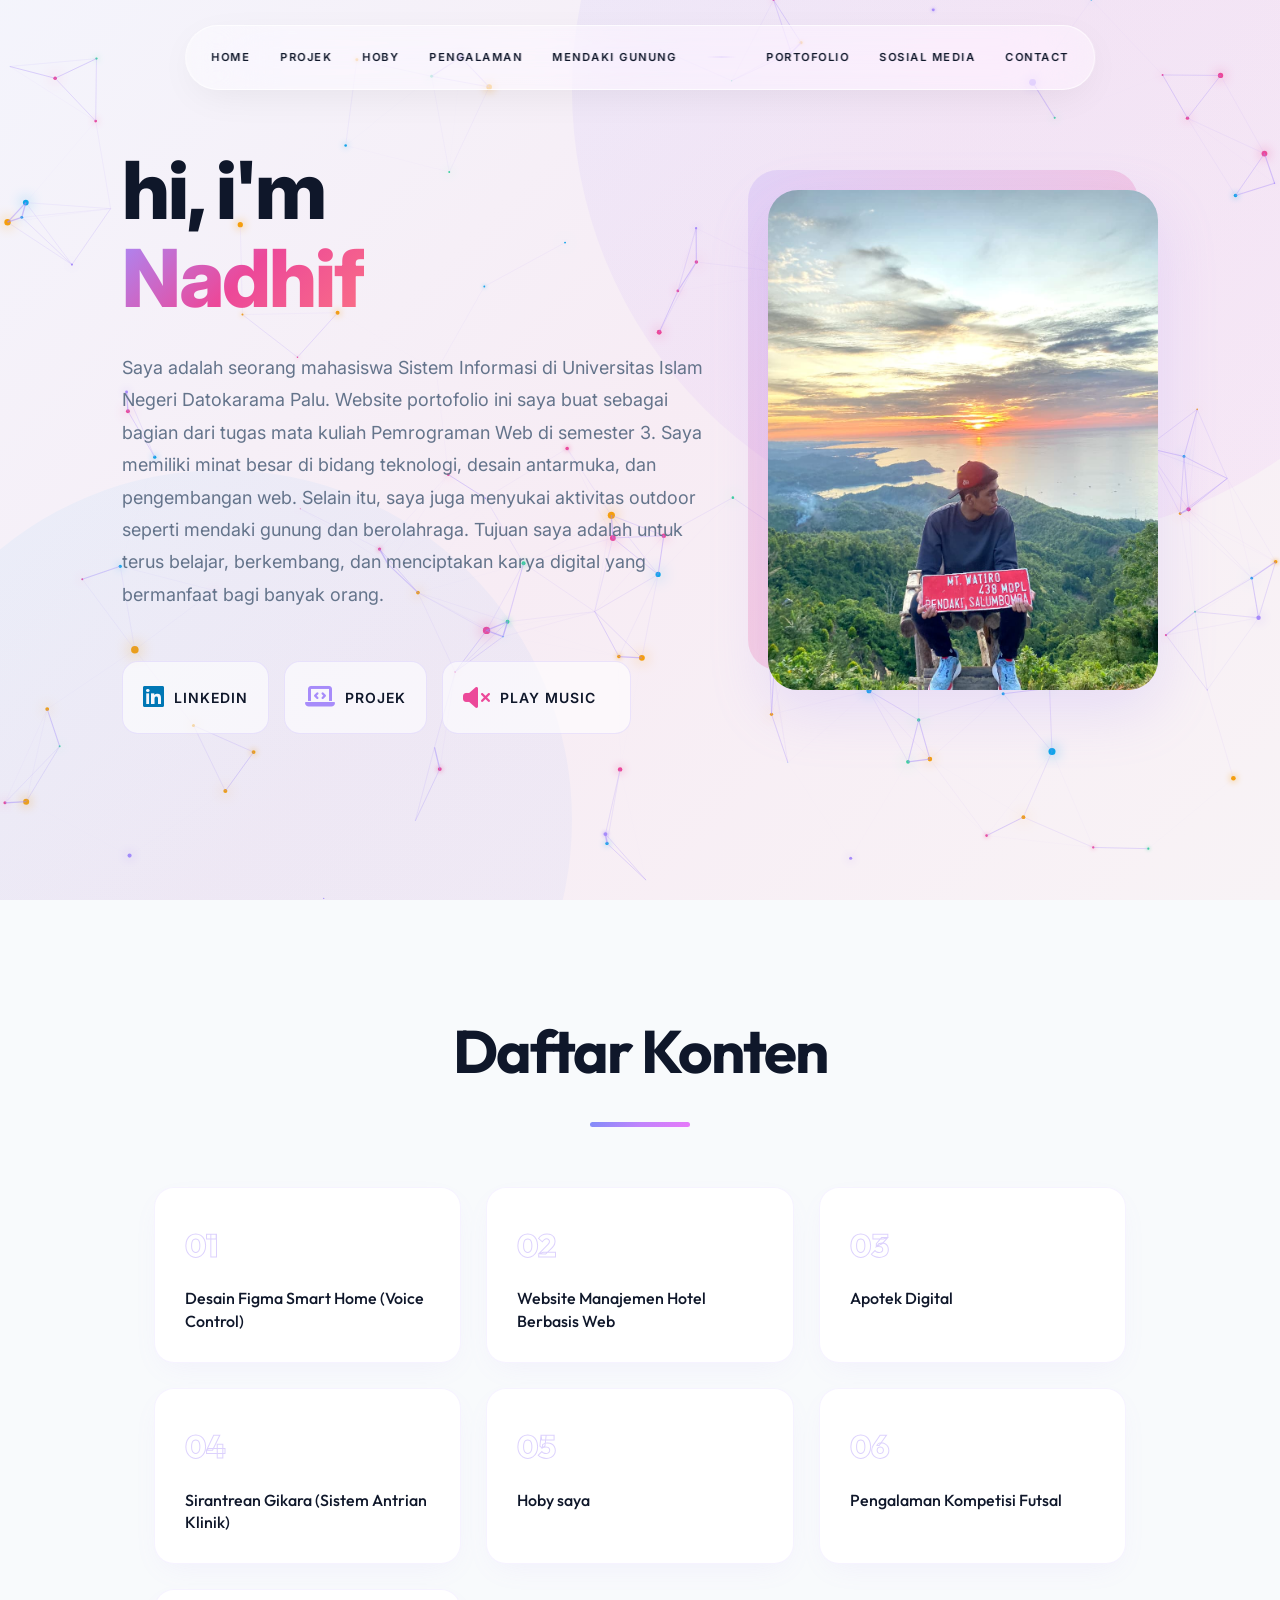
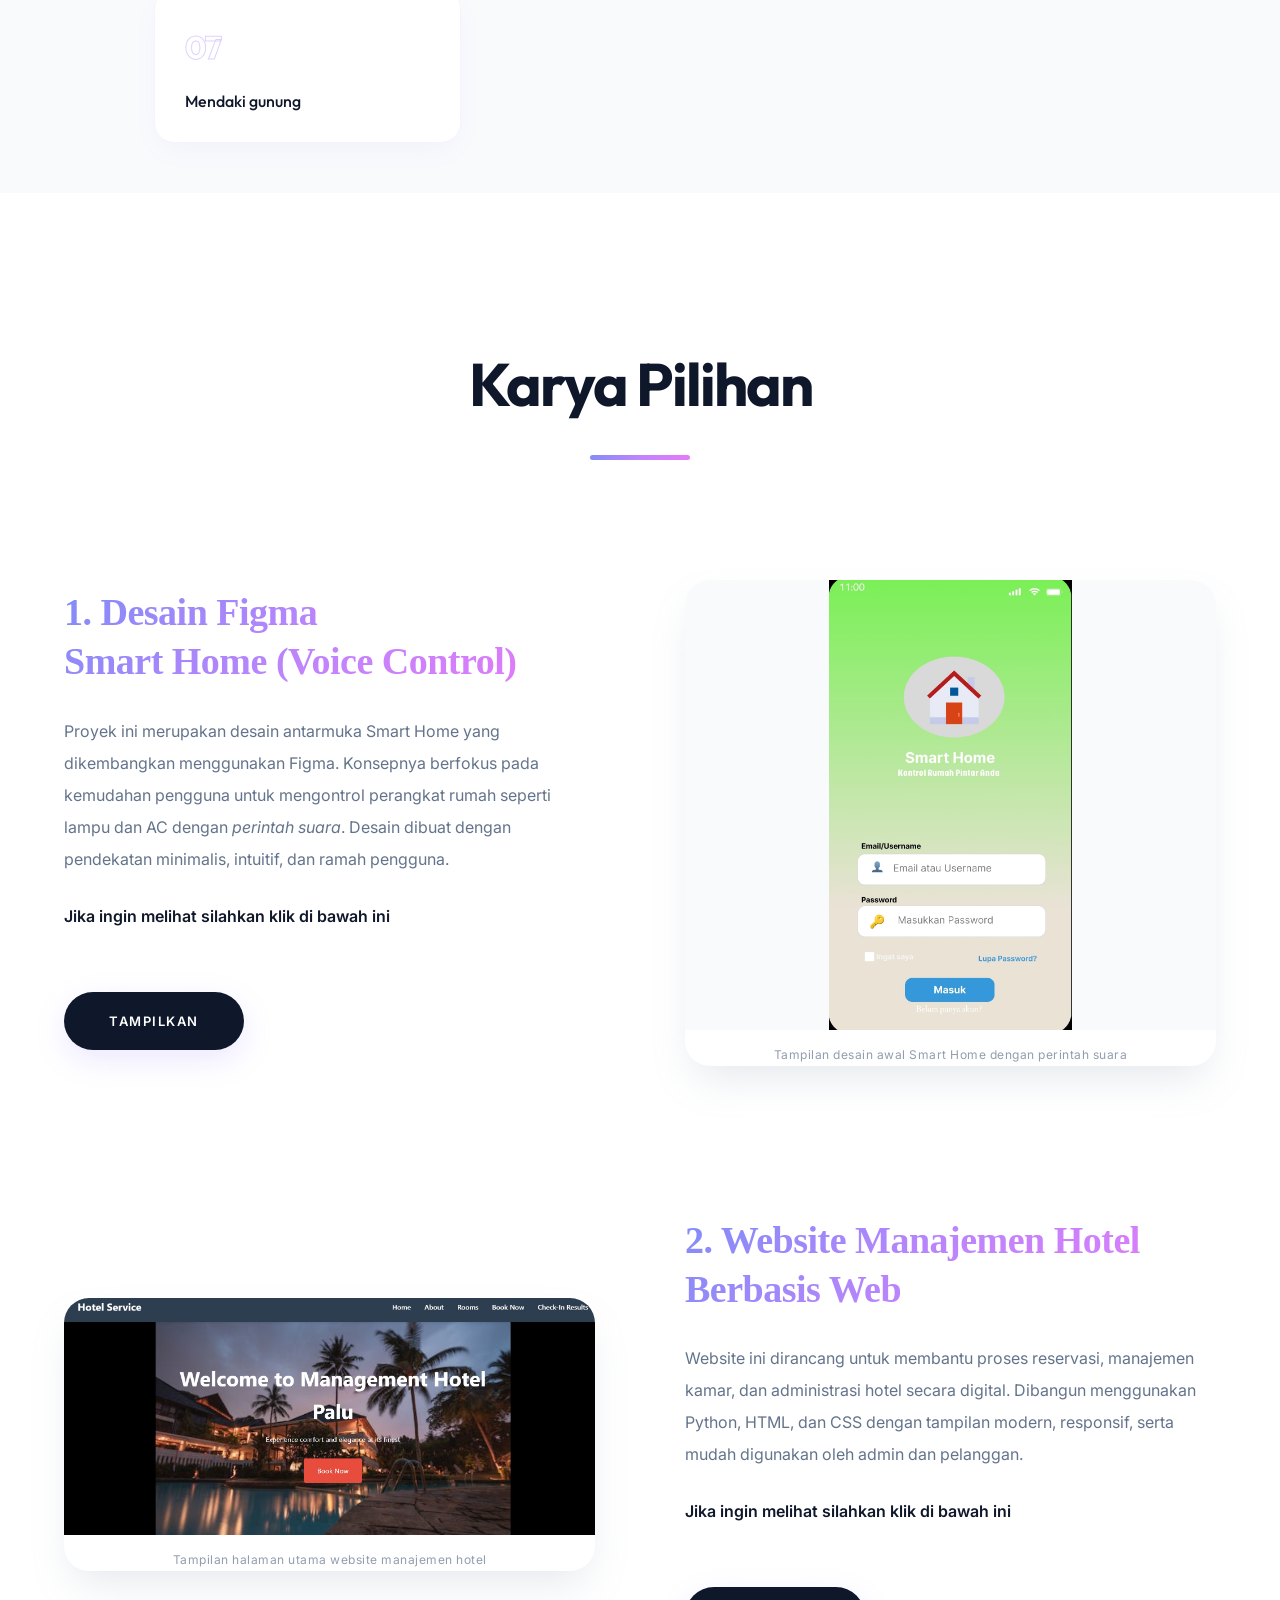
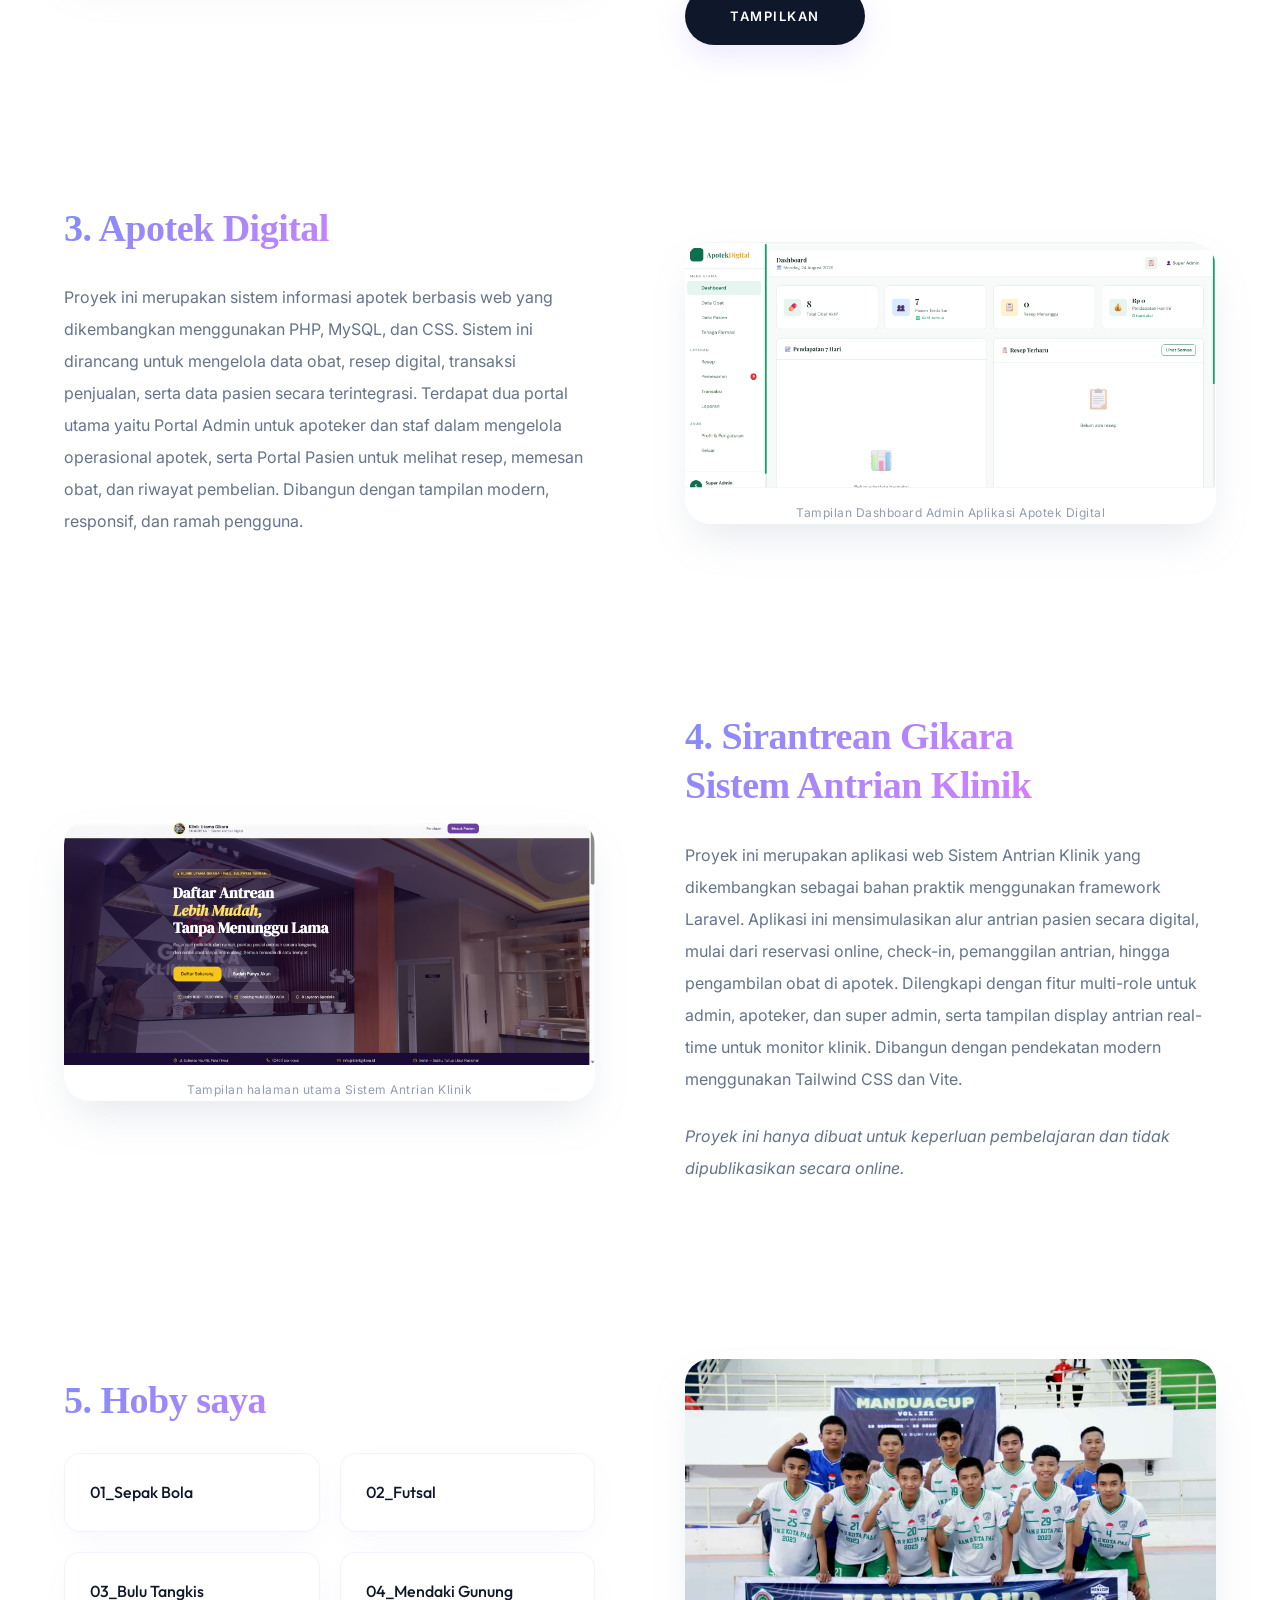
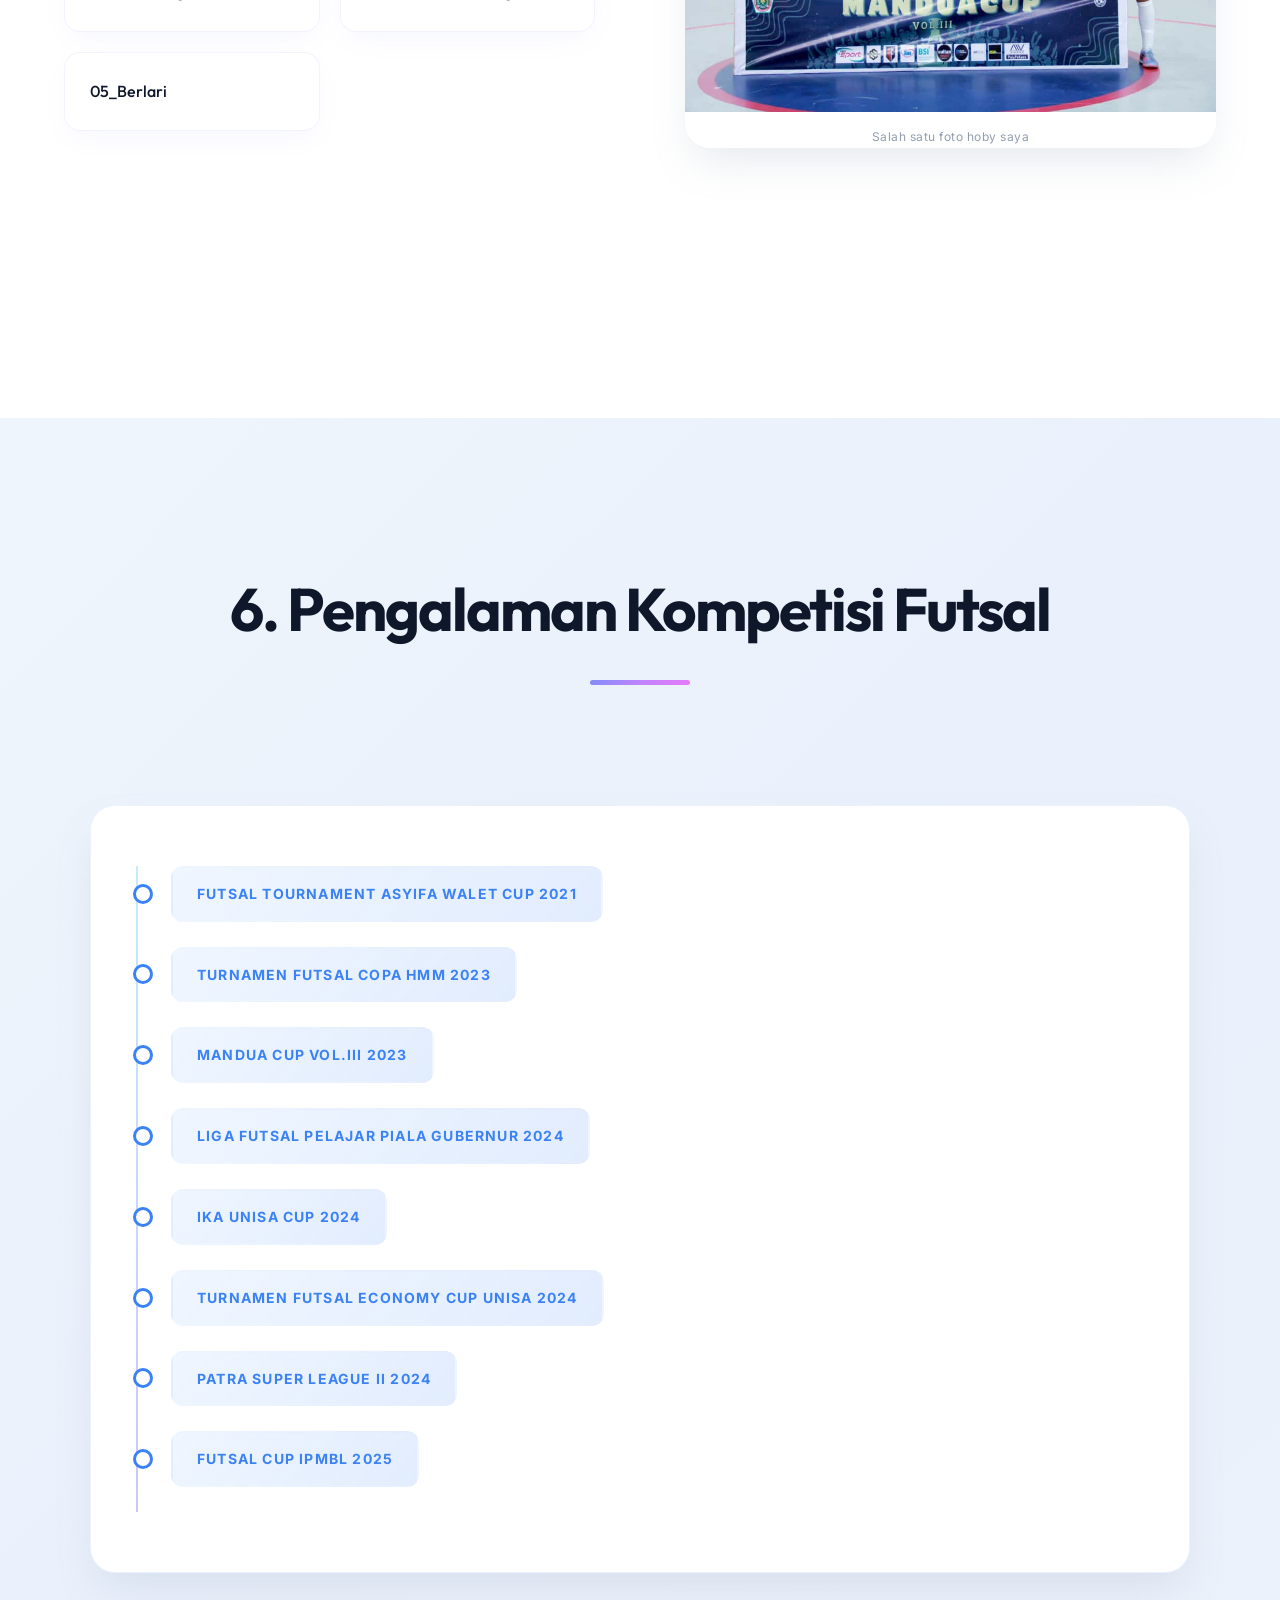
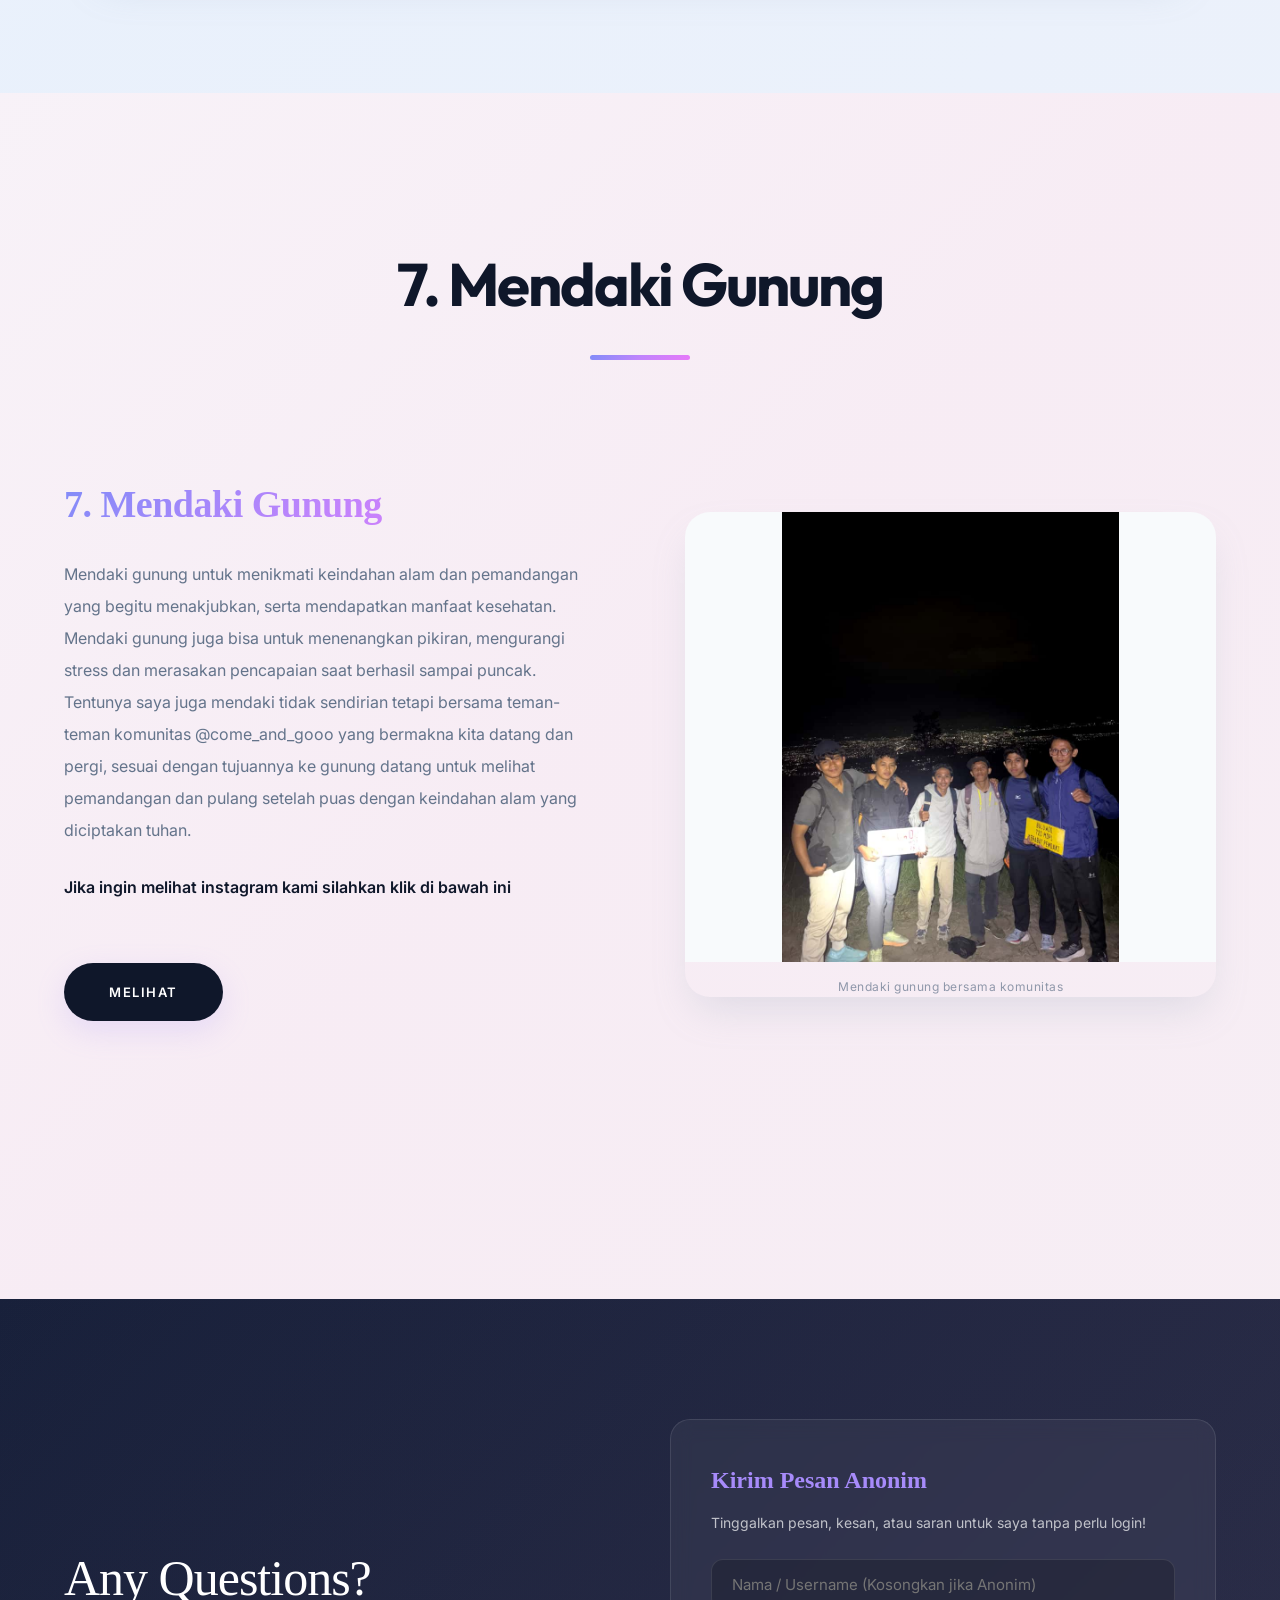
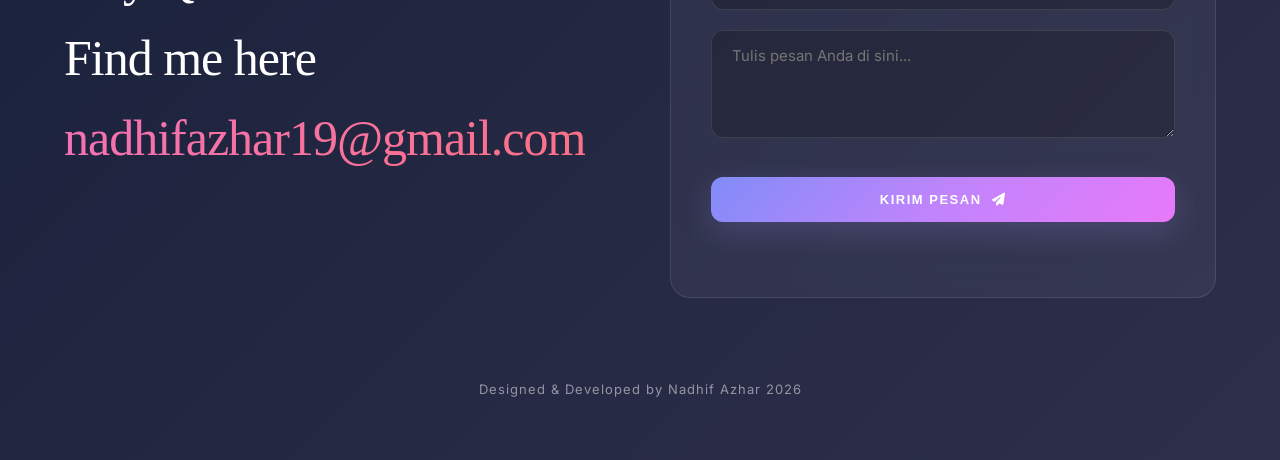
==== index.html @ 1f94caf3 "Add files via upload" ====
<!DOCTYPE html>
<html lang="id">
<head>
    <meta charset="utf-8">
    <meta name="viewport" content="width=device-width, initial-scale=1.0">
    <title>Nadhif - Portfolio</title>
    <link rel="stylesheet" href="style.css">
    <!-- FontAwesome -->
    <link rel="stylesheet" href="https://cdnjs.cloudflare.com/ajax/libs/font-awesome/6.4.0/css/all.min.css">
    <link href="https://fonts.googleapis.com/css2?family=Outfit:wght@300;400;500;600;700;800;900&display=swap" rel="stylesheet">
    <link href="https://fonts.googleapis.com/css2?family=Inter:wght@300;400;500;600;700&display=swap" rel="stylesheet">
</head>

<body>
    <!-- Navigation -->
    <nav>
        <ul>
            <li><a href="#home">Home</a></li>
            <li><a href="#Projek">Projek</a></li>
            <li><a href="#Hoby">Hoby</a></li>
            <li><a href="#Pengalaman">Pengalaman</a></li>
            <li><a href="#Mendaki-gunung">Mendaki Gunung</a></li>
            <li class="divider"></li>
            <li><a href="https://nadhiff85.github.io/Tugas_4/">Portofolio</a></li>
            <li><a href="sosial-media.html">Sosial Media</a></li>
            <li><a href="#contact">Contact</a></li>
        </ul>
    </nav>

    <!-- Audio Background -->
    <audio id="bgMusic" autoplay loop src="Raim_Laode_-_Bersenja_Gurau___Official_Lirik__(128k).m4a.mp4"></audio>

    <!-- Header Section -->
    <header id="home" class="hero-animated">
        <!-- Canvas for particle background -->
        <canvas id="particleCanvas"></canvas>
        <div class="container hero-container">
            <div class="hero-content-grid">
                <div class="hero-text-area">
                    <h2 class="hero-subtitle">hi, i'm<br><span class="highlight">Nadhif</span></h2>
                    <p class="hero-desc">Saya adalah seorang mahasiswa Sistem Informasi di Universitas Islam Negeri Datokarama Palu. Website portofolio ini saya buat sebagai bagian dari tugas mata kuliah Pemrograman Web di semester 3. Saya memiliki minat besar di bidang teknologi, desain antarmuka, dan pengembangan web. Selain itu, saya juga menyukai aktivitas outdoor seperti mendaki gunung dan berolahraga. Tujuan saya adalah untuk terus belajar, berkembang, dan menciptakan karya digital yang bermanfaat bagi banyak orang.</p>
                    
                    <div class="glass-cards">
                        <a href="https://www.linkedin.com/in/nadhif-azhar-5979ab395" target="_blank" class="glass-card">
                            <div class="icon"><i class="fab fa-linkedin" style="color: #0077b5;"></i></div>
                            <div class="text">LinkedIn</div>
                        </a>
                        <a href="#Projek" class="glass-card">
                            <div class="icon"><i class="fas fa-laptop-code" style="color: #a78bfa;"></i></div>
                            <div class="text">Projek</div>
                        </a>
                        <button id="musicToggleBtn" class="glass-card" style="cursor:pointer;">
                            <div class="icon" id="musicIcon"><i class="fas fa-music" style="color: #ec4899;"></i></div>
                            <div class="text" id="musicText" style="min-width: 110px; text-align: left;">Play Music</div>
                        </button>
                    </div>
                </div>
                
                <div class="hero-image-area">
                    <figure>
                        <img src="Nadhif.jpg" alt="Nadhif - Web Developer">
                    </figure>
                </div>
            </div>
        </div>
    </header>

    <!-- Halaman Section -->
    <section id="halaman" style="padding-top: 100px; padding-bottom: 50px;">
        <div class="container reveal">
            <h2 class="section-title" style="margin-bottom: 60px;">Daftar Konten</h2>
            <div style="display: flex; justify-content: center;">
                <div class="halaman" style="padding: 0; width: 100%; display: flex; justify-content: center;">
                    <ul class="halaman-list">
                        <li>
                            <span class="card-number">01</span>
                            <span class="card-text">Desain Figma Smart Home (Voice Control)</span>
                        </li>
                        <li>
                            <span class="card-number">02</span>
                            <span class="card-text">Website Manajemen Hotel Berbasis Web</span>
                        </li>
                        <li>
                            <span class="card-number">03</span>
                            <span class="card-text">Apotek Digital</span>
                        </li>
                        <li>
                            <span class="card-number">04</span>
                            <span class="card-text">Sirantrean Gikara (Sistem Antrian Klinik)</span>
                        </li>
                        <li>
                            <span class="card-number">05</span>
                            <span class="card-text">Hoby saya</span>
                        </li>
                        <li>
                            <span class="card-number">06</span>
                            <span class="card-text">Pengalaman Kompetisi Futsal</span>
                        </li>
                        <li>
                            <span class="card-number">07</span>
                            <span class="card-text">Mendaki gunung</span>
                        </li>
                    </ul>
                </div>
            </div>
        </div>
    </section>

    <!-- Projects Section -->
    <section id="Projek" class="Projek-section">
        <div class="container">
            <h2 class="section-title reveal">Karya Pilihan</h2>
            
            <div class="project reveal">
            <div class="project-content">
                <div class="project-image">
                    <figure>
                        <img src="figma.jpg" alt="Figma Smart Home">
                        <figcaption>Tampilan desain awal Smart Home dengan perintah suara</figcaption>
                    </figure>
                </div>
                <div class="project-text">
                    <h2>1. Desain Figma<br>Smart Home (Voice Control)</h2>
                    <p>Proyek ini merupakan desain antarmuka Smart Home yang dikembangkan menggunakan Figma. 
                    Konsepnya berfokus pada kemudahan pengguna untuk mengontrol perangkat rumah seperti lampu dan 
                    AC dengan <em>perintah suara</em>. Desain dibuat dengan pendekatan minimalis, 
                    intuitif, dan ramah pengguna.</p>
                    <p><strong>Jika ingin melihat silahkan klik di bawah ini</strong></p>
                    <a href="https://www.figma.com/proto/Hdlbuz1SjnqlTr659gmrOg/Tugas-IMK?node-id=1-340&p=f&t=8lalubAtivjUxV1l-0&scaling=min-zoom&content-scaling=fixed&page-id=0%3A1" class="button" target="_blank">Tampilkan</a>
                </div>
            </div>
        </div>

        <!-- Proyek Website Manajemen Hotel -->
        <div class="project reveal">
            <div class="project-content">
                <div class="project-image">
                    <figure>
                        <img src="website manajemen hotel.jpg" alt="Website Manajemen Hotel">
                        <figcaption>Tampilan halaman utama website manajemen hotel</figcaption>
                    </figure>
                </div>
                <div class="project-text">
                    <h2>2. Website Manajemen Hotel<br>Berbasis Web</h2>
                    <p>Website ini dirancang untuk membantu proses reservasi, manajemen kamar, dan administrasi hotel 
                    secara digital. Dibangun menggunakan Python, HTML, dan CSS dengan tampilan modern, responsif, serta 
                    mudah digunakan oleh admin dan pelanggan.</p>
                    <p><strong>Jika ingin melihat silahkan klik di bawah ini</strong></p>
                    <a href="https://2982897c-6411-4bc0-ae8a-046a28c44393-00-2qgt1u1uhcm2j.sisko.replit.dev/" class="button" target="_blank">Tampilkan</a>
                </div>
            </div>
        </div>

        <!-- Proyek Apotek Digital -->
        <div class="project reveal">
            <div class="project-content">
                <div class="project-image">
                    <figure>
                        <img src="apotek_digital.png" alt="Apotek Digital">
                        <figcaption>Tampilan Dashboard Admin Aplikasi Apotek Digital</figcaption>
                    </figure>
                </div>
                <div class="project-text">
                    <h2>3. Apotek Digital</h2>
                    <p>Proyek ini merupakan sistem informasi apotek berbasis web yang dikembangkan menggunakan PHP, MySQL, dan CSS. Sistem ini dirancang untuk mengelola data obat, resep digital, transaksi penjualan, serta data pasien secara terintegrasi. Terdapat dua portal utama yaitu Portal Admin untuk apoteker dan staf dalam mengelola operasional apotek, serta Portal Pasien untuk melihat resep, memesan obat, dan riwayat pembelian. Dibangun dengan tampilan modern, responsif, dan ramah pengguna.</p>
                </div>
            </div>
        </div>

        <!-- Proyek Sirantrean Gikara -->
        <div class="project reveal">
            <div class="project-content">
                <div class="project-image">
                    <figure>
                        <img src="sirantrean_gikara.png" alt="Sirantrean Gikara - Sistem Antrian Klinik">
                        <figcaption>Tampilan halaman utama Sistem Antrian Klinik</figcaption>
                    </figure>
                </div>
                <div class="project-text">
                    <h2>4. Sirantrean Gikara<br>Sistem Antrian Klinik</h2>
                    <p>Proyek ini merupakan aplikasi web Sistem Antrian Klinik yang dikembangkan sebagai bahan praktik menggunakan framework Laravel. Aplikasi ini mensimulasikan alur antrian pasien secara digital, mulai dari reservasi online, check-in, pemanggilan antrian, hingga pengambilan obat di apotek. Dilengkapi dengan fitur multi-role untuk admin, apoteker, dan super admin, serta tampilan display antrian real-time untuk monitor klinik. Dibangun dengan pendekatan modern menggunakan Tailwind CSS dan Vite.</p>
                    <p><em>Proyek ini hanya dibuat untuk keperluan pembelajaran dan tidak dipublikasikan secara online.</em></p>
                </div>
            </div>
        </div>

        <!-- Hoby Section -->
        <div class="project reveal" id="Hoby">
            <div class="project-content">
                <div class="project-image">
                    <figure>
                        <img src="hoby.jpg" alt="Hoby">
                        <figcaption>Salah satu foto hoby saya</figcaption>
                    </figure>
                </div>
                <div class="project-text">
                    <h2>5. Hoby saya</h2>
                    <ul class="Hoby-list">
                        <li>01_Sepak Bola</li>
                        <li>02_Futsal</li>
                        <li>03_Bulu Tangkis</li>
                        <li>04_Mendaki Gunung</li>
                        <li>05_Berlari</li>
                    </ul>
                </div>
            </div>
        </div>
        </div>
    </section>

    <!-- Experience Section -->
    <section id="Pengalaman" class="Pengalaman-section">
        <h2 class="section-title reveal">6. Pengalaman Kompetisi Futsal</h2>
        <div class="experience-timeline reveal">
            <div class="experience-item">
                <div class="experience-content">
                    <div class="experience-year">FUTSAL TOURNAMENT ASYIFA WALET CUP 2021</div>
                    <div class="experience-year">TURNAMEN FUTSAL COPA HMM 2023</div>
                    <div class="experience-year">MANDUA CUP VOL.III 2023</div>
                    <div class="experience-year">LIGA FUTSAL PELAJAR PIALA GUBERNUR 2024</div>
                    <div class="experience-year">IKA UNISA CUP 2024</div>
                    <div class="experience-year">TURNAMEN FUTSAL ECONOMY CUP UNISA 2024</div>
                    <div class="experience-year">PATRA SUPER LEAGUE II 2024</div>
                    <div class="experience-year">FUTSAL CUP IPMBL 2025</div>
                </div>
            </div>
        </div>
    </section>

    <!-- Mendaki Gunung Section -->
    <section id="Mendaki-gunung" class="Mendaki">
        <h2 class="section-title reveal">7. Mendaki Gunung</h2>
        <div class="project reveal" style="margin-top: 60px;">
            <div class="project-content">
                <div class="project-image">
                    <figure>
                        <img src="mendaki.jpg" alt="Mendaki Gunung">
                        <figcaption>Mendaki gunung bersama komunitas</figcaption>
                    </figure>
                </div>
                <div class="project-text">
                    <h2>7. Mendaki Gunung</h2>
                    <p>Mendaki gunung untuk menikmati keindahan alam dan pemandangan yang begitu menakjubkan, 
                    serta mendapatkan manfaat kesehatan. Mendaki gunung juga bisa untuk menenangkan pikiran, mengurangi stress 
                    dan merasakan pencapaian saat berhasil sampai puncak. Tentunya saya juga mendaki tidak sendirian tetapi 
                    bersama teman-teman komunitas @come_and_gooo yang bermakna kita datang dan pergi, sesuai dengan tujuannya 
                    ke gunung datang untuk melihat pemandangan dan pulang setelah puas dengan keindahan alam yang diciptakan tuhan.</p>
                    <p><strong>Jika ingin melihat instagram kami silahkan klik di bawah ini</strong></p>
                    <a href="https://www.instagram.com/come_and_gooo?igsh=b2twMmZrczBvdmVx" class="button" target="_blank">Melihat</a>
                </div>
            </div>
        </div>
        
    </section>

    <!-- Footer / Contact -->
    <footer id="contact">
        <div class="container footer-container">
            <div class="footer-info">
                <h2>Any Questions?<br>Find me here<br><a href="mailto:nadhifazhar19@gmail.com">nadhifazhar19@gmail.com</a></h2>
            </div>
            
            <div class="message-form-container">
                <h3>Kirim Pesan Anonim</h3>
                <p>Tinggalkan pesan, kesan, atau saran untuk saya tanpa perlu login!</p>
                <form id="anonMessageForm" class="message-form">
                    <input type="hidden" name="access_key" value="ed679251-a773-4b95-8536-8e802379bc03">
                    <input type="hidden" name="subject" value="Pesan Anonim Baru dari Web Portofolio!">
                    <div class="form-group">
                        <input type="text" name="name" id="senderName" placeholder="Nama / Username (Kosongkan jika Anonim)">
                    </div>
                    <div class="form-group">
                        <textarea name="message" id="senderMessage" rows="4" placeholder="Tulis pesan Anda di sini..." required></textarea>
                    </div>
                    <button type="submit" class="button submit-btn">Kirim Pesan <i class="fas fa-paper-plane" style="margin-left: 5px;"></i></button>
                    <div id="formStatus" class="form-status"></div>
                </form>
            </div>
        </div>
        <p class="copyright">Designed & Developed by Nadhif Azhar 2026</p>
    </footer>

    <!-- Script for Particle Animation -->
    <script>
        const canvas = document.getElementById('particleCanvas');
        if (canvas) {
            const ctx = canvas.getContext('2d');
            let width, height;
            let particles = [];
            
            // Mouse interaction state
            let mouse = { x: null, y: null, radius: 200, isPressed: false };
            window.addEventListener('mousemove', (e) => {
                mouse.x = e.x;
                mouse.y = e.y;
            });
            window.addEventListener('mousedown', () => { mouse.isPressed = true; });
            window.addEventListener('mouseup', () => { mouse.isPressed = false; });
            window.addEventListener('mouseout', () => {
                mouse.x = null;
                mouse.y = null;
                mouse.isPressed = false;
            });
            
            function resize() {
                width = canvas.width = window.innerWidth;
                height = canvas.height = window.innerHeight;
            }
            window.addEventListener('resize', resize);
            resize();
            
            const colors = ['#a78bfa', '#ec4899', '#34d399', '#0ea5e9', '#f59e0b'];
            
            class Particle {
                constructor() {
                    this.x = Math.random() * width;
                    this.y = Math.random() * height;
                    this.baseVx = (Math.random() - 0.5) * 2.5;
                    this.baseVy = (Math.random() - 0.5) * 2.5;
                    this.vx = this.baseVx;
                    this.vy = this.baseVy;
                    // Simulate Z-depth (smaller = further, slower)
                    this.z = Math.random() * 0.8 + 0.2; 
                    this.radius = (Math.random() * 2 + 1.5) * this.z;
                    this.color = colors[Math.floor(Math.random() * colors.length)];
                    this.angle = Math.random() * Math.PI * 2;
                }
                update() {
                    // Wall collision
                    if(this.x < 0 || this.x > width) this.baseVx = -this.baseVx;
                    if(this.y < 0 || this.y > height) this.baseVy = -this.baseVy;
                    
                    this.vx = this.baseVx * this.z;
                    this.vy = this.baseVy * this.z;

                    if (mouse.x != null) {
                        let dx = mouse.x - this.x;
                        let dy = mouse.y - this.y;
                        let distance = Math.sqrt(dx * dx + dy * dy);
                        
                        if (mouse.isPressed) {
                            // Vortex / Black Hole effect
                            if (distance > 10) {
                                // Suck in
                                this.baseVx += (dx / distance) * 0.5;
                                this.baseVy += (dy / distance) * 0.5;
                                // Spin around
                                this.baseVx += (dy / distance) * 0.8;
                                this.baseVy -= (dx / distance) * 0.8;
                            }
                        } else if (distance < mouse.radius) {
                            // Repel effect when just hovering
                            const forceDirectionX = dx / distance;
                            const forceDirectionY = dy / distance;
                            const force = (mouse.radius - distance) / mouse.radius;
                            this.vx -= forceDirectionX * force * 5;
                            this.vy -= forceDirectionY * force * 5;
                        }
                    }
                    
                    // Friction/damping to slow down after explosion or repel
                    this.baseVx = this.baseVx * 0.99;
                    this.baseVy = this.baseVy * 0.99;
                    
                    // Keep a minimum speed
                    if (Math.abs(this.baseVx) < 0.5) this.baseVx += (this.baseVx > 0 ? 0.05 : -0.05);
                    if (Math.abs(this.baseVy) < 0.5) this.baseVy += (this.baseVy > 0 ? 0.05 : -0.05);
                    
                    // Cap max speed
                    const speed = Math.sqrt(this.baseVx * this.baseVx + this.baseVy * this.baseVy);
                    if (speed > 15) {
                        this.baseVx = (this.baseVx / speed) * 15;
                        this.baseVy = (this.baseVy / speed) * 15;
                    }

                    this.x += this.vx;
                    this.y += this.vy;
                    this.angle += 0.05;
                }
                draw() {
                    ctx.beginPath();
                    // Pulse radius based on sine wave
                    ctx.arc(this.x, this.y, Math.max(0.1, this.radius + Math.sin(this.angle) * 1), 0, Math.PI * 2);
                    ctx.fillStyle = this.color;
                    ctx.shadowBlur = 15 * this.z;
                    ctx.shadowColor = this.color;
                    ctx.fill();
                    ctx.shadowBlur = 0; 
                }
            }
            
            const particleCount = window.innerWidth < 768 ? 60 : 130;
            for(let i=0; i<particleCount; i++) particles.push(new Particle());
            
            function animate() {
                // Clear completely so the CSS background shows through
                ctx.clearRect(0, 0, width, height);
                
                particles.forEach(p => {
                    p.update();
                    p.draw();
                });
                
                for(let i=0; i<particles.length; i++) {
                    for(let j=i+1; j<particles.length; j++) {
                        const dx = particles[i].x - particles[j].x;
                        const dy = particles[i].y - particles[j].y;
                        const dist = Math.sqrt(dx*dx + dy*dy);
                        
                        if(dist < 130) {
                            ctx.beginPath();
                            ctx.moveTo(particles[i].x, particles[i].y);
                            ctx.lineTo(particles[j].x, particles[j].y);
                            // Thicker lines for closer particles
                            ctx.lineWidth = (1 - dist/130) * 1.5;
                            ctx.strokeStyle = `rgba(167, 139, 250, ${ (1 - dist/130) * 0.6 })`;
                            ctx.stroke();
                        }
                    }
                    
                    if (mouse.x != null && !mouse.isPressed) {
                        const mdx = particles[i].x - mouse.x;
                        const mdy = particles[i].y - mouse.y;
                        const mdist = Math.sqrt(mdx*mdx + mdy*mdy);
                        if(mdist < 180) {
                            ctx.beginPath();
                            ctx.moveTo(particles[i].x, particles[i].y);
                            ctx.lineTo(mouse.x, mouse.y);
                            ctx.lineWidth = (1 - mdist/180) * 2;
                            ctx.strokeStyle = `rgba(236, 72, 153, ${ (1 - mdist/180) * 0.8 })`;
                            ctx.stroke();
                        }
                    }
                }
                requestAnimationFrame(animate);
            }
            animate();
        }
    </script>
    
    <!-- Script for Music Control -->
    <script>
        document.addEventListener('DOMContentLoaded', () => {
            const bgMusic = document.getElementById('bgMusic');
            const musicToggleBtn = document.getElementById('musicToggleBtn');
            const musicIcon = document.getElementById('musicIcon');
            const musicText = document.getElementById('musicText');

            bgMusic.volume = 0.5;

            // Attempt autoplay
            let playPromise = bgMusic.play();
            if (playPromise !== undefined) {
                playPromise.then(_ => {
                    musicIcon.innerHTML = '<i class="fas fa-volume-up" style="color: #ec4899;"></i>';
                    musicText.innerText = 'Pause Music';
                }).catch(error => {
                    musicIcon.innerHTML = '<i class="fas fa-volume-mute" style="color: #ec4899;"></i>';
                    musicText.innerText = 'Play Music';
                });
            }

            musicToggleBtn.addEventListener('click', (e) => {
                e.preventDefault();
                if (bgMusic.paused) {
                    bgMusic.play();
                    musicIcon.innerHTML = '<i class="fas fa-volume-up" style="color: #ec4899;"></i>';
                    musicText.innerText = 'Pause Music';
                } else {
                    bgMusic.pause();
                    musicIcon.innerHTML = '<i class="fas fa-volume-mute" style="color: #ec4899;"></i>';
                    musicText.innerText = 'Play Music';
                }
            });

            // Fallback: Start music on any first click if autoplay was blocked
            document.body.addEventListener('click', function tryPlay() {
                if(bgMusic.paused) {
                    bgMusic.play().then(() => {
                        musicIcon.innerHTML = '<i class="fas fa-volume-up" style="color: #ec4899;"></i>';
                        musicText.innerText = 'Pause Music';
                    }).catch(e => {});
                }
                document.body.removeEventListener('click', tryPlay);
            }, { once: true });
        });
    </script>
    
    <!-- Script for Visitor Notification (Telegram) -->
    <script>
        document.addEventListener('DOMContentLoaded', () => {
            // ==========================================
            // LOGIKA FORM PESAN ANONIM (VIA WEB3FORMS KE EMAIL)
            // ==========================================
            const anonForm = document.getElementById('anonMessageForm');
            const formStatus = document.getElementById('formStatus');
            
            if(anonForm) {
                anonForm.addEventListener('submit', function(e) {
                    e.preventDefault();
                    
                    formStatus.style.color = '#a78bfa';
                    formStatus.innerText = 'Mengirim pesan...';
                    
                    const formData = new FormData(anonForm);
                    const object = Object.fromEntries(formData);
                    const json = JSON.stringify(object);
                    
                    fetch('https://api.web3forms.com/submit', {
                        method: 'POST',
                        headers: {
                            'Content-Type': 'application/json',
                            'Accept': 'application/json'
                        },
                        body: json
                    })
                    .then(async (response) => {
                        let json = await response.json();
                        if (response.status == 200) {
                            formStatus.style.color = '#34d399';
                            formStatus.innerText = '\u2705 Pesan berhasil terkirim!';
                            anonForm.reset();
                        } else {
                            formStatus.style.color = '#fb7185';
                            formStatus.innerText = '\u274C Gagal: ' + json.message;
                        }
                    })
                    .catch(error => {
                        formStatus.style.color = '#fb7185';
                        formStatus.innerText = '\u274C Gagal mengirim pesan. Coba lagi nanti.';
                        console.log(error);
                    });
                });
            }
            
            // ==========================================
            // LOGIKA SCROLL REVEAL ANIMATION (PRO MAX)
            // ==========================================
            const revealElements = document.querySelectorAll('.reveal');
            
            const revealObserver = new IntersectionObserver((entries, observer) => {
                entries.forEach(entry => {
                    if(entry.isIntersecting) {
                        entry.target.classList.add('active');
                        observer.unobserve(entry.target);
                    }
                });
            }, {
                root: null,
                threshold: 0.15,
                rootMargin: "0px 0px -50px 0px"
            });
            
            revealElements.forEach(el => revealObserver.observe(el));
        });
    </script>
</body>
</html>
---- style.css ----
/* ===== RESET & VARIABLES ===== */
* {
    margin: 0;
    padding: 0;
    box-sizing: border-box;
}

:root {
    /* Aesthetic Color Palette - Soft & Modern */
    --primary-color: #0f172a;
    --secondary-color: #1e293b;
    --accent-color: #334155;
    --accent-light: #94a3b8;
    
    /* Gradient Aesthetic - Soft Purple & Pink Tones */
    --gradient-primary: linear-gradient(135deg, #818cf8 0%, #c084fc 50%, #e879f9 100%);
    --gradient-secondary: linear-gradient(135deg, #38bdf8 0%, #818cf8 100%);
    --gradient-accent: linear-gradient(135deg, #f472b6 0%, #fb7185 100%);
    --gradient-futsal: linear-gradient(135deg, #38bdf8 0%, #3b82f6 50%, #4f46e5 100%);
    --gradient-mountain: linear-gradient(135deg, #f472b6 0%, #ec4899 50%, #e11d48 100%);
    
    /* Text Colors */
    --text-dark: #0f172a;
    --text-light: #64748b;
    --white: #ffffff;
    --off-white: #f8fafc;
    
    /* Shadows with aesthetic purple tint */
    --card-shadow: 0 20px 40px -10px rgba(148, 163, 184, 0.25);
    --card-hover-shadow: 0 30px 60px -15px rgba(129, 140, 248, 0.3);
}

body {
    font-family: 'Inter', -apple-system, BlinkMacSystemFont, 'Segoe UI', sans-serif;
    color: var(--text-dark);
    line-height: 1.7;
    overflow-x: hidden;
    background: var(--off-white);
    -webkit-font-smoothing: antialiased;
    -moz-osx-font-smoothing: grayscale;
}

html {
    scroll-behavior: smooth;
}

/* ===== NAVIGATION ===== */
nav {
    background: rgba(255, 255, 255, 0.4);
    backdrop-filter: blur(40px) saturate(200%);
    -webkit-backdrop-filter: blur(40px) saturate(200%);
    position: fixed;
    z-index: 1000;
    width: max-content;
    max-width: 95%;
    top: 25px;
    left: 50%;
    transform: translateX(-50%);
    padding: 12px 25px;
    border-radius: 100px;
    box-shadow: 0 10px 40px -10px rgba(0, 0, 0, 0.08);
    border: 1px solid rgba(255, 255, 255, 0.7);
    transition: all 0.4s cubic-bezier(0.4, 0, 0.2, 1);
}

nav:hover {
    box-shadow: 0 8px 40px rgba(168, 139, 250, 0.15);
}

nav ul {
    display: flex;
    justify-content: flex-start;
    align-items: center;
    list-style: none;
    gap: 30px;
    flex-wrap: nowrap;
    padding: 0;
    overflow-x: auto;
    scrollbar-width: none;
    -webkit-overflow-scrolling: touch;
}

nav ul::-webkit-scrollbar {
    display: none;
}

nav ul li {
    text-transform: uppercase;
    letter-spacing: 1.5px;
    font-size: 11px;
    font-weight: 600;
    white-space: nowrap;
}

nav ul li a {
    text-decoration: none;
    color: var(--text-dark);
    position: relative;
    padding: 10px 0;
    transition: all 0.4s cubic-bezier(0.4, 0, 0.2, 1);
    display: inline-block;
}

nav ul li a::after {
    content: '';
    position: absolute;
    bottom: 0;
    left: 50%;
    width: 0;
    height: 3px;
    background: var(--gradient-primary);
    transition: all 0.4s cubic-bezier(0.4, 0, 0.2, 1);
    transform: translateX(-50%);
    border-radius: 2px;
}

nav ul li a:hover {
    color: #a78bfa;
    transform: translateY(-2px);
}

nav ul li a:hover::after {
    width: 100%;
}

.divider {
    min-width: 30px;
    height: 2px;
    background: linear-gradient(90deg, transparent, rgba(168, 139, 250, 0.3), transparent);
    opacity: 0.5;
}

/* ===== HEADER SECTION ===== */
header {
    min-height: 100vh;
    display: flex;
    align-items: center;
    padding: 160px 5% 100px;
    background: linear-gradient(135deg, rgba(167, 139, 250, 0.05) 0%, rgba(236, 72, 153, 0.08) 50%, rgba(251, 113, 133, 0.05) 100%);
    position: relative;
    overflow: hidden;
}

header::before {
    content: '';
    position: absolute;
    top: -40%;
    right: -15%;
    width: 900px;
    height: 900px;
    background: var(--gradient-primary);
    opacity: 0.08;
    border-radius: 50%;
    z-index: 0;
    animation: float 20s ease-in-out infinite;
}

header::after {
    content: '';
    position: absolute;
    bottom: -30%;
    left: -10%;
    width: 700px;
    height: 700px;
    background: var(--gradient-secondary);
    opacity: 0.06;
    border-radius: 50%;
    z-index: 0;
    animation: float 25s ease-in-out infinite reverse;
}

@keyframes float {
    0%, 100% {
        transform: translate(0, 0) rotate(0deg);
    }
    33% {
        transform: translate(30px, -50px) rotate(120deg);
    }
    66% {
        transform: translate(-20px, 20px) rotate(240deg);
    }
}

.container {
    max-width: 1300px;
    margin: 0 auto;
    position: relative;
    z-index: 1;
    width: 100%;
}

.header-content {
    display: grid;
    grid-template-columns: 1.1fr 0.9fr;
    gap: 100px;
    align-items: center;
}

.header-text h1 {
    font-family: 'Outfit', sans-serif;
    font-size: clamp(50px, 7vw, 85px);
    line-height: 1.1;
    margin-bottom: 25px;
    font-weight: 700;
    animation: fadeInUp 0.8s cubic-bezier(0.4, 0, 0.2, 1);
    letter-spacing: -2px;
}

.header-text h1 span {
    display: block;
    background: var(--gradient-primary);
    -webkit-background-clip: text;
    -webkit-text-fill-color: transparent;
    background-clip: text;
    font-weight: 700;
    position: relative;
    margin-top: 10px;
}

.header-text p {
    color: var(--text-light);
    line-height: 1.9;
    margin-bottom: 40px;
    font-size: 16px;
    max-width: 550px;
    animation: fadeInUp 0.8s cubic-bezier(0.4, 0, 0.2, 1) 0.2s both;
}

.header-text ul {
    list-style: none;
    margin: 40px 0;
}

.header-text ul li {
    margin: 15px 0;
    padding-left: 35px;
    position: relative;
    color: var(--text-light);
    animation: fadeInUp 0.8s cubic-bezier(0.4, 0, 0.2, 1);
    animation-fill-mode: both;
    font-size: 15px;
    transition: all 0.3s ease;
}

.header-text ul li:hover {
    color: var(--text-dark);
    transform: translateX(5px);
}

.header-text ul li:nth-child(1) { animation-delay: 0.3s; }
.header-text ul li:nth-child(2) { animation-delay: 0.4s; }
.header-text ul li:nth-child(3) { animation-delay: 0.5s; }
.header-text ul li:nth-child(4) { animation-delay: 0.6s; }
.header-text ul li:nth-child(5) { animation-delay: 0.7s; }

.header-text ul li::before {
    content: '→';
    position: absolute;
    left: 0;
    background: var(--gradient-primary);
    -webkit-background-clip: text;
    -webkit-text-fill-color: transparent;
    background-clip: text;
    font-weight: bold;
    font-size: 18px;
}

.header-image {
    position: relative;
    animation: fadeInRight 0.8s cubic-bezier(0.4, 0, 0.2, 1) 0.4s both;
}

.header-image::before {
    content: '';
    position: absolute;
    top: -20px;
    left: -20px;
    right: 20px;
    bottom: 20px;
    background: var(--gradient-primary);
    border-radius: 30px;
    z-index: -1;
    opacity: 0.18;
    animation: pulse 3s ease-in-out infinite;
}

@keyframes pulse {
    0%, 100% {
        transform: scale(1);
        opacity: 0.18;
    }
    50% {
        transform: scale(1.05);
        opacity: 0.28;
    }
}

.header-image figure {
    position: relative;
    border-radius: 30px;
    overflow: hidden;
    box-shadow: var(--card-shadow);
    transition: all 0.6s cubic-bezier(0.4, 0, 0.2, 1);
}

.header-image figure:hover {
    box-shadow: var(--card-hover-shadow);
    transform: translateY(-10px);
}

.header-image img {
    width: 100%;
    height: auto;
    max-height: 550px;
    object-fit: cover;
    object-position: center;
    display: bl;
    transition: transform 0.6s cubic-bezier(0.4, 0, 0.2, 1);
    filter: grayscale(10%);
}

.header-image:hover img {
    transform: scale(1.05);
    filter: grayscale(0%);
}

figcaption {
    font-size: 12px;
    color: var(--text-light);
    margin-top: 15px;
    text-align: center;
    opacity: 0.7;
    letter-spacing: 0.5px;
}

/* ===== ANIMATED HERO SECTION (Tampilan ala Video, tapi Terang) ===== */
.hero-animated {
    min-height: 100vh;
    display: flex;
    align-items: center;
    justify-content: center;
    position: relative;
    background: linear-gradient(135deg, rgba(167, 139, 250, 0.05) 0%, rgba(236, 72, 153, 0.08) 50%, rgba(251, 113, 133, 0.05) 100%);
    overflow: hidden;
    padding-top: 80px;
}

#particleCanvas {
    position: absolute;
    top: 0;
    left: 0;
    width: 100%;
    height: 100%;
    z-index: 0;
    pointer-events: none;
}

.hero-container {
    z-index: 1;
    color: var(--text-dark);
    width: 100%;
    padding: 0 5%;
}

.hero-content-grid {
    display: grid;
    grid-template-columns: 1.2fr 0.8fr;
    gap: 60px;
    align-items: center;
    max-width: 1200px;
    margin: 0 auto;
    text-align: left;
}

@media (max-width: 992px) {
    .hero-content-grid {
        grid-template-columns: 1fr;
        text-align: center;
        gap: 40px;
    }
}

.hero-title {
    font-family: 'Inter', sans-serif;
    font-size: clamp(14px, 3vw, 20px);
    text-transform: uppercase;
    letter-spacing: 4px;
    color: #a78bfa;
    margin-bottom: 20px;
    animation: fadeInUp 0.8s ease;
}

.hero-subtitle {
    font-family: 'Inter', sans-serif;
    font-size: clamp(35px, 8vw, 80px);
    font-weight: 800;
    line-height: 1.1;
    margin-bottom: 30px;
    letter-spacing: -2px;
    color: var(--text-dark);
    animation: fadeInUp 1s ease 0.2s both;
}

.hero-subtitle .highlight {
    background: linear-gradient(135deg, #a78bfa 0%, #ec4899 50%, #fb7185 100%);
    -webkit-background-clip: text;
    -webkit-text-fill-color: transparent;
    background-clip: text;
}

.hero-desc {
    font-size: clamp(14px, 3vw, 18px);
    color: var(--text-light);
    margin-bottom: 50px;
    animation: fadeInUp 1s ease 0.4s both;
    line-height: 1.8;
}

/* Glassmorphism Cards */
.glass-cards {
    display: flex;
    justify-content: flex-start;
    gap: 15px;
    flex-wrap: wrap;
    animation: fadeInUp 1s ease 0.6s both;
}

@media (max-width: 992px) {
    .glass-cards {
        justify-content: center;
    }
}

button.glass-card {
    cursor: pointer;
    font-family: 'Inter', sans-serif;
    outline: none;
}

.glass-card {
    background: rgba(255, 255, 255, 0.6);
    backdrop-filter: blur(10px);
    -webkit-backdrop-filter: blur(10px);
    border: 1px solid rgba(167, 139, 250, 0.2);
    border-radius: 16px;
    padding: 15px 20px;
    display: flex;
    align-items: center;
    gap: 10px;
    text-decoration: none;
    color: var(--text-dark);
    transition: all 0.3s ease;
}

.glass-card:hover {
    background: rgba(255, 255, 255, 0.9);
    transform: translateY(-5px);
    border-color: rgba(167, 139, 250, 0.5);
    box-shadow: 0 10px 30px rgba(167, 139, 250, 0.15);
}

.glass-card .icon {
    font-size: 24px;
}

.glass-card .text {
    font-size: 14px;
    font-weight: 600;
    letter-spacing: 1px;
    text-transform: uppercase;
}

/* Hero Image Area */
.hero-image-area {
    position: relative;
    animation: fadeInRight 0.8s ease 0.4s both;
}

.hero-image-area figure {
    position: relative;
    border-radius: 30px;
    overflow: hidden;
    box-shadow: 0 20px 60px rgba(167, 139, 250, 0.2);
    transition: all 0.6s ease;
}

.hero-image-area figure:hover {
    transform: translateY(-10px);
    box-shadow: 0 30px 80px rgba(236, 72, 153, 0.3);
}

.hero-image-area img {
    width: 100%;
    height: 500px;
    object-fit: cover;
    object-position: top center;
    display: block;
    transition: transform 0.6s ease;
}

.hero-image-area:hover img {
    transform: scale(1.05);
}

.hero-image-area::before {
    content: '';
    position: absolute;
    top: -20px;
    left: -20px;
    right: 20px;
    bottom: 20px;
    background: linear-gradient(135deg, #a78bfa 0%, #ec4899 50%, #fb7185 100%);
    border-radius: 30px;
    z-index: -1;
    opacity: 0.2;
    animation: pulse 3s ease-in-out infinite;
}

/* ===== BUTTON STYLES ===== */
.button {
    display: inline-block;
    padding: 18px 45px;
    background: var(--text-dark);
    border: none;
    border-radius: 50px;
    text-decoration: none;
    color: var(--white);
    font-size: 13px;
    text-transform: uppercase;
    letter-spacing: 1.5px;
    margin-top: 35px;
    transition: all 0.4s cubic-bezier(0.4, 0, 0.2, 1);
    position: relative;
    overflow: hidden;
    font-weight: 600;
    box-shadow: 0 10px 30px rgba(167, 139, 250, 0.2);
    animation: fadeInUp 0.8s cubic-bezier(0.4, 0, 0.2, 1) 0.8s both;
}

.button::before {
    content: '';
    position: absolute;
    top: 0;
    left: -100%;
    width: 100%;
    height: 100%;
    background: var(--gradient-primary);
    transition: left 0.5s cubic-bezier(0.4, 0, 0.2, 1);
    z-index: -1;
}

.button:hover {
    color: var(--white);
    transform: translateY(-5px);
    box-shadow: 0 15px 40px rgba(236, 72, 153, 0.4);
}

.button:hover::before {
    left: 0;
}

/* ===== HALAMAN SECTION (Daftar Halaman) ===== */
.halaman {
    width: 100%;
    padding: 20px 0 80px;
}

.halaman-list {
    font-family: 'Outfit', sans-serif;
    list-style: none;
    display: grid;
    grid-template-columns: repeat(auto-fit, minmax(280px, 1fr));
    gap: 25px;
    width: 100%;
    max-width: 1100px;
    padding: 0 5%;
}

.halaman-list li {
    font-size: 16px;
    padding: 30px;
    background: var(--white);
    border-radius: 20px;
    transition: all 0.4s cubic-bezier(0.4, 0, 0.2, 1);
    cursor: pointer;
    box-shadow: 0 10px 30px -10px rgba(168, 139, 250, 0.1);
    position: relative;
    overflow: hidden;
    z-index: 1;
    font-weight: 500;
    border: 1px solid rgba(168, 139, 250, 0.1);
    display: flex;
    flex-direction: column;
    align-items: flex-start;
    gap: 15px;
}

.halaman-list li .card-number {
    font-size: 32px;
    font-weight: 800;
    color: transparent;
    -webkit-text-stroke: 1px rgba(168, 139, 250, 0.4);
    transition: all 0.4s ease;
}

.halaman-list li .card-text {
    line-height: 1.4;
    color: var(--text-dark);
}

.halaman-list li::after {
    content: '';
    position: absolute;
    top: 0;
    left: 0;
    width: 100%;
    height: 100%;
    background: var(--gradient-primary);
    opacity: 0;
    z-index: -1;
    transition: all 0.4s ease;
}

.halaman-list li:hover {
    transform: translateY(-10px);
    box-shadow: 0 20px 40px -10px rgba(168, 139, 250, 0.25);
    border-color: rgba(168, 139, 250, 0.5);
}

.halaman-list li:hover::after {
    opacity: 0.05;
}

.halaman-list li:hover .card-number {
    -webkit-text-stroke: 1px rgba(168, 139, 250, 0.8);
    background: var(--gradient-primary);
    -webkit-background-clip: text;
    background-clip: text;
}
    background: var(--gradient-primary);
    transition: width 0.4s cubic-bezier(0.4, 0, 0.2, 1);
    z-index: -1;
    opacity: 0.95;
}

.halaman-list li:hover::before {
    width: 100%;
}

.halaman-list li:hover {
    transform: translateX(15px);
    box-shadow: var(--card-hover-shadow);
    color: var(--white);
    border-left-color: transparent;
}

/* ===== HOBY LIST (Untuk daftar hobby yang sebenarnya) ===== */
.Hoby-list {
    font-family: 'Outfit', sans-serif;
    list-style: none;
    padding: 0;
    display: grid;
    grid-template-columns: repeat(auto-fit, minmax(250px, 1fr));
    gap: 20px;
}

.Hoby-list li {
    font-size: 16px;
    font-weight: 500;
    padding: 25px;
    background: var(--white);
    border-radius: 16px;
    transition: all 0.4s cubic-bezier(0.4, 0, 0.2, 1);
    cursor: pointer;
    box-shadow: 0 10px 30px -10px rgba(129, 140, 248, 0.1);
    position: relative;
    overflow: hidden;
    z-index: 1;
    border: 1px solid rgba(129, 140, 248, 0.1);
}

.Hoby-list li::after {
    content: '';
    position: absolute;
    top: 0;
    left: 0;
    width: 100%;
    height: 100%;
    background: var(--gradient-secondary);
    opacity: 0;
    z-index: -1;
    transition: all 0.4s ease;
}

.Hoby-list li:hover {
    transform: translateY(-8px);
    box-shadow: 0 20px 40px -10px rgba(129, 140, 248, 0.2);
    border-color: rgba(129, 140, 248, 0.4);
}

.Hoby-list li:hover::after {
    opacity: 0.05;
}

/* ===== WORKS/PROJECT SECTION ===== */
.Projek-section {
    padding: 140px 5% 120px;
    background: var(--white);
    position: relative;
}

.section-title {
    font-family: 'Outfit', sans-serif;
    font-size: clamp(40px, 6vw, 60px);
    text-align: center;
    margin-bottom: 120px;
    font-weight: 700;
    position: relative;
    padding-bottom: 25px;
    letter-spacing: -2px;
}

.section-title::after {
    content: '';
    position: absolute;
    bottom: 0;
    left: 50%;
    transform: translateX(-50%);
    width: 100px;
    height: 5px;
    background: var(--gradient-primary);
    border-radius: 3px;
}

.project {
    margin-bottom: 150px;
    animation: fadeInUp 0.8s cubic-bezier(0.4, 0, 0.2, 1);
}

.project-content {
    display: grid;
    grid-template-columns: 1fr 1fr;
    gap: 90px;
    align-items: center;
    max-width: 1300px;
    margin: 0 auto;
}

.project:nth-child(even) .project-content {
    direction: rtl;
}

.project:nth-child(even) .project-text {
    direction: ltr;
}

.project-image {
    position: relative;
    border-radius: 25px;
    overflow: hidden;
    box-shadow: var(--card-shadow);
    transition: all 0.6s cubic-bezier(0.4, 0, 0.2, 1);
}

.project-image::before {
    content: '';
    position: absolute;
    top: 0;
    left: 0;
    right: 0;
    bottom: 0;
    background: var(--gradient-primary);
    opacity: 0;
    transition: opacity 0.4s ease;
    z-index: 1;
}

.project-image:hover::before {
    opacity: 0.12;
}

.project-image:hover {
    box-shadow: var(--card-hover-shadow);
    transform: translateY(-15px);
}

.project-image img {
    width: 100%;
    height: auto;
    max-height: 450px;
    object-fit: contain;
    object-position: center;
    display: block;
    transition: transform 0.6s cubic-bezier(0.4, 0, 0.2, 1);
    background: #f8fafc;
}

.project-image:hover img {
    transform: scale(1.08);
}

.project-text h2 {
    font-family: 'Inknut Antiqua', serif;
    font-size: clamp(28px, 4vw, 38px);
    margin-bottom: 28px;
    line-height: 1.3;
    font-weight: 600;
    letter-spacing: -0.5px;
    background: var(--gradient-primary);
    -webkit-background-clip: text;
    -webkit-text-fill-color: transparent;
    background-clip: text;
}

.project-text p {
    color: var(--text-light);
    line-height: 2;
    margin-bottom: 25px;
    font-size: 16px;
}

.project-text p strong {
    color: var(--text-dark);
    font-weight: 600;
}

/* ===== EXPERIENCE SECTION - FUTSAL ===== */
.Pengalaman-section {
    padding: 140px 5% 120px;
    background: linear-gradient(135deg, rgba(96, 165, 250, 0.06) 0%, rgba(59, 130, 246, 0.08) 50%, rgba(37, 99, 235, 0.06) 100%);
    position: relative;
    overflow: hidden;
}

.Pengalaman-section::before {
    content: '⚽';
    position: absolute;
    font-size: 400px;
    opacity: 0.04;
    top: 50%;
    left: 50%;
    transform: translate(-50%, -50%);
    z-index: 0;
    animation: rotate 30s linear infinite;
}

@keyframes rotate {
    from {
        transform: translate(-50%, -50%) rotate(0deg);
    }
    to {
        transform: translate(-50%, -50%) rotate(360deg);
    }
}

.experience-timeline {
    max-width: 1100px;
    margin: 0 auto;
    position: relative;
    z-index: 1;
}

.experience-item {
    margin-bottom: 0;
}

.experience-content {
    padding: 60px 40px 60px 80px;
    background: var(--white);
    border-radius: 25px;
    box-shadow: var(--card-shadow);
    transition: all 0.5s cubic-bezier(0.4, 0, 0.2, 1);
    position: relative;
    border: 1px solid rgba(59, 130, 246, 0.1);
}

.experience-content::before {
    content: '';
    position: absolute;
    left: 45px;
    top: 60px;
    bottom: 60px;
    width: 2px;
    background: var(--gradient-futsal);
    opacity: 0.3;
}

.experience-content::after {
    content: '';
    position: absolute;
    top: 0;
    left: 0;
    right: 0;
    bottom: 0;
    background: var(--gradient-futsal);
    opacity: 0;
    border-radius: 25px;
    transition: opacity 0.4s ease;
    z-index: -1;
}

.experience-content:hover {
    transform: translateX(10px);
    box-shadow: 0 30px 80px rgba(59, 130, 246, 0.2);
    border-color: rgba(59, 130, 246, 0.3);
}

.experience-content:hover::after {
    opacity: 0.04;
}

.experience-year {
    font-weight: 700;
    color: #3b82f6;
    margin-bottom: 25px;
    font-size: 14px;
    text-transform: uppercase;
    letter-spacing: 1.2px;
    padding: 14px 24px;
    background: linear-gradient(135deg, rgba(96, 165, 250, 0.1) 0%, rgba(59, 130, 246, 0.15) 100%);
    border-radius: 12px;
    display: block;
    width: fit-content;
    position: relative;
    transition: all 0.4s cubic-bezier(0.4, 0, 0.2, 1);
    border: 2px solid transparent;
}

.experience-year::before {
    content: '';
    position: absolute;
    left: -40px;
    top: 50%;
    transform: translateY(-50%);
    width: 14px;
    height: 14px;
    border-radius: 50%;
    background: var(--white);
    border: 3px solid #3b82f6;
    z-index: 1;
    transition: all 0.3s ease;
}

.experience-year:hover::before {
    background: #3b82f6;
    box-shadow: 0 0 10px rgba(59, 130, 246, 0.5);
}

.experience-content:hover .experience-year {
    transform: translateX(5px);
    border-color: rgba(59, 130, 246, 0.3);
}

.experience-year:hover {
    background: var(--gradient-futsal) !important;
    color: var(--white) !important;
    box-shadow: 0 8px 25px rgba(59, 130, 246, 0.35);
    border-color: transparent !important;
}

.experience-year:not(:last-of-type) {
    margin-bottom: 25px;
}

/* ===== MENDAKI GUNUNG SECTION ===== */
.Mendaki {
    padding: 140px 5% 120px;
    background: linear-gradient(135deg, rgba(244, 114, 182, 0.06) 0%, rgba(236, 72, 153, 0.08) 50%, rgba(219, 39, 119, 0.06) 100%);
}

/* ===== FOOTER ===== */
footer {
    padding: 120px 5% 60px;
    background: linear-gradient(135deg, var(--primary-color) 0%, var(--secondary-color) 100%);
    color: var(--white);
    position: relative;
    overflow: hidden;
}

footer::before {
    content: '';
    position: absolute;
    top: 0;
    left: 0;
    right: 0;
    bottom: 0;
    background: var(--gradient-primary);
    opacity: 0.08;
    z-index: 0;
}

.footer-container {
    display: grid;
    grid-template-columns: 1fr 1fr;
    gap: 60px;
    align-items: center;
    position: relative;
    z-index: 1;
    margin-bottom: 80px;
}

@media (max-width: 992px) {
    .footer-container {
        grid-template-columns: 1fr;
        text-align: center;
        gap: 50px;
    }
}

.footer-info h2 {
    font-family: 'Inknut Antiqua', serif;
    font-size: clamp(30px, 4vw, 50px);
    line-height: 1.6;
    font-weight: 500;
    letter-spacing: -1px;
}

.footer-info h2 a {
    color: var(--white);
    text-decoration: none;
    transition: all 0.3s cubic-bezier(0.4, 0, 0.2, 1);
    position: relative;
    background: var(--gradient-accent);
    -webkit-background-clip: text;
    -webkit-text-fill-color: transparent;
    background-clip: text;
}

.footer-info h2 a:hover {
    opacity: 0.8;
}

.message-form-container {
    background: rgba(255, 255, 255, 0.05);
    backdrop-filter: blur(10px);
    border: 1px solid rgba(255, 255, 255, 0.1);
    border-radius: 20px;
    padding: 40px;
    text-align: left;
}

.message-form-container h3 {
    font-family: 'Inknut Antiqua', serif;
    font-size: 24px;
    margin-bottom: 10px;
    color: #a78bfa;
}

.message-form-container p {
    color: rgba(255, 255, 255, 0.7);
    font-size: 14px;
    margin-bottom: 25px;
}

.form-group {
    margin-bottom: 20px;
}

.form-group input,
.form-group textarea {
    width: 100%;
    padding: 15px 20px;
    background: rgba(0, 0, 0, 0.2);
    border: 1px solid rgba(255, 255, 255, 0.1);
    border-radius: 12px;
    color: var(--white);
    font-family: 'Inter', sans-serif;
    font-size: 15px;
    transition: all 0.3s ease;
}

.form-group input:focus,
.form-group textarea:focus {
    outline: none;
    border-color: #a78bfa;
    background: rgba(0, 0, 0, 0.4);
}

.form-group textarea {
    resize: vertical;
    min-height: 100px;
}

.submit-btn {
    margin-top: 10px;
    width: 100%;
    background: var(--gradient-primary) !important;
    padding: 15px !important;
    text-align: center;
    border: none;
    cursor: pointer;
    border-radius: 12px;
    color: white;
    font-weight: 600;
    transition: opacity 0.3s;
}

.submit-btn:hover {
    opacity: 0.9;
}

.form-status {
    margin-top: 15px;
    font-size: 14px;
    text-align: center;
    min-height: 20px;
    font-weight: 600;
}

footer .copyright {
    color: rgba(255, 255, 255, 0.5);
    font-size: 13px;
    letter-spacing: 1px;
    position: relative;
    z-index: 1;
    text-align: center;
    width: 100%;
}

/* ===== ANIMATIONS ===== */
@keyframes fadeInUp {
    from {
        opacity: 0;
        transform: translateY(40px);
    }
    to {
        opacity: 1;
        transform: translateY(0);
    }
}

@keyframes fadeInRight {
    from {
        opacity: 0;
        transform: translateX(40px);
    }
    to {
        opacity: 1;
        transform: translateX(0);
    }
}

/* ===== SCROLL REVEAL ANIMATIONS (PRO MAX) ===== */
.reveal {
    opacity: 0;
    transform: translateY(50px);
    transition: all 1s cubic-bezier(0.5, 0, 0, 1);
}

.reveal.active {
    opacity: 1;
    transform: translateY(0);
}

/* Delay staggered animation for grids if needed */
.project.reveal { transition-delay: 0.1s; }
.halaman-list li.reveal { transition-delay: 0.2s; }

/* ===== RESPONSIVE ===== */
@media (max-width: 768px) {
    .header-content,
    .project-content,
    .experience-item {
        grid-template-columns: 1fr;
        gap: 50px;
    }

    .project:nth-child(even) .project-content {
        direction: ltr;
    }

    .experience-content {
        padding: 40px;
    }

    .experience-year {
        font-size: 12px;
        padding: 12px 20px;
    }

    nav ul {
        gap: 20px;
        padding: 0 15px;
    }

    nav ul li {
        font-size: 10px;
    }

    .divider {
        display: none;
    }

    .halaman-list {
        max-width: 100%;
    }

    header {
        padding: 140px 5% 80px;
    }

    .Projek-section,
    .Pengalaman-section,
    .Mendaki {
        padding: 100px 5% 80px;
    }

    .section-title {
        margin-bottom: 80px;
    }

    .project {
        margin-bottom: 100px;
    }

    .header-content {
        gap: 60px;
    }

    .button {
        padding: 16px 35px;
        font-size: 12px;
    }
}

@media (max-width: 480px) {
    nav {
        padding: 15px 0;
    }

    nav ul {
        gap: 15px;
    }

    nav ul li {
        font-size: 9px;
    }

    .header-text h1 {
        letter-spacing: -1px;
    }

    .section-title {
        margin-bottom: 60px;
    }

    .experience-content {
        padding: 30px;
    }

    footer {
        padding: 80px 5% 60px;
    }
}
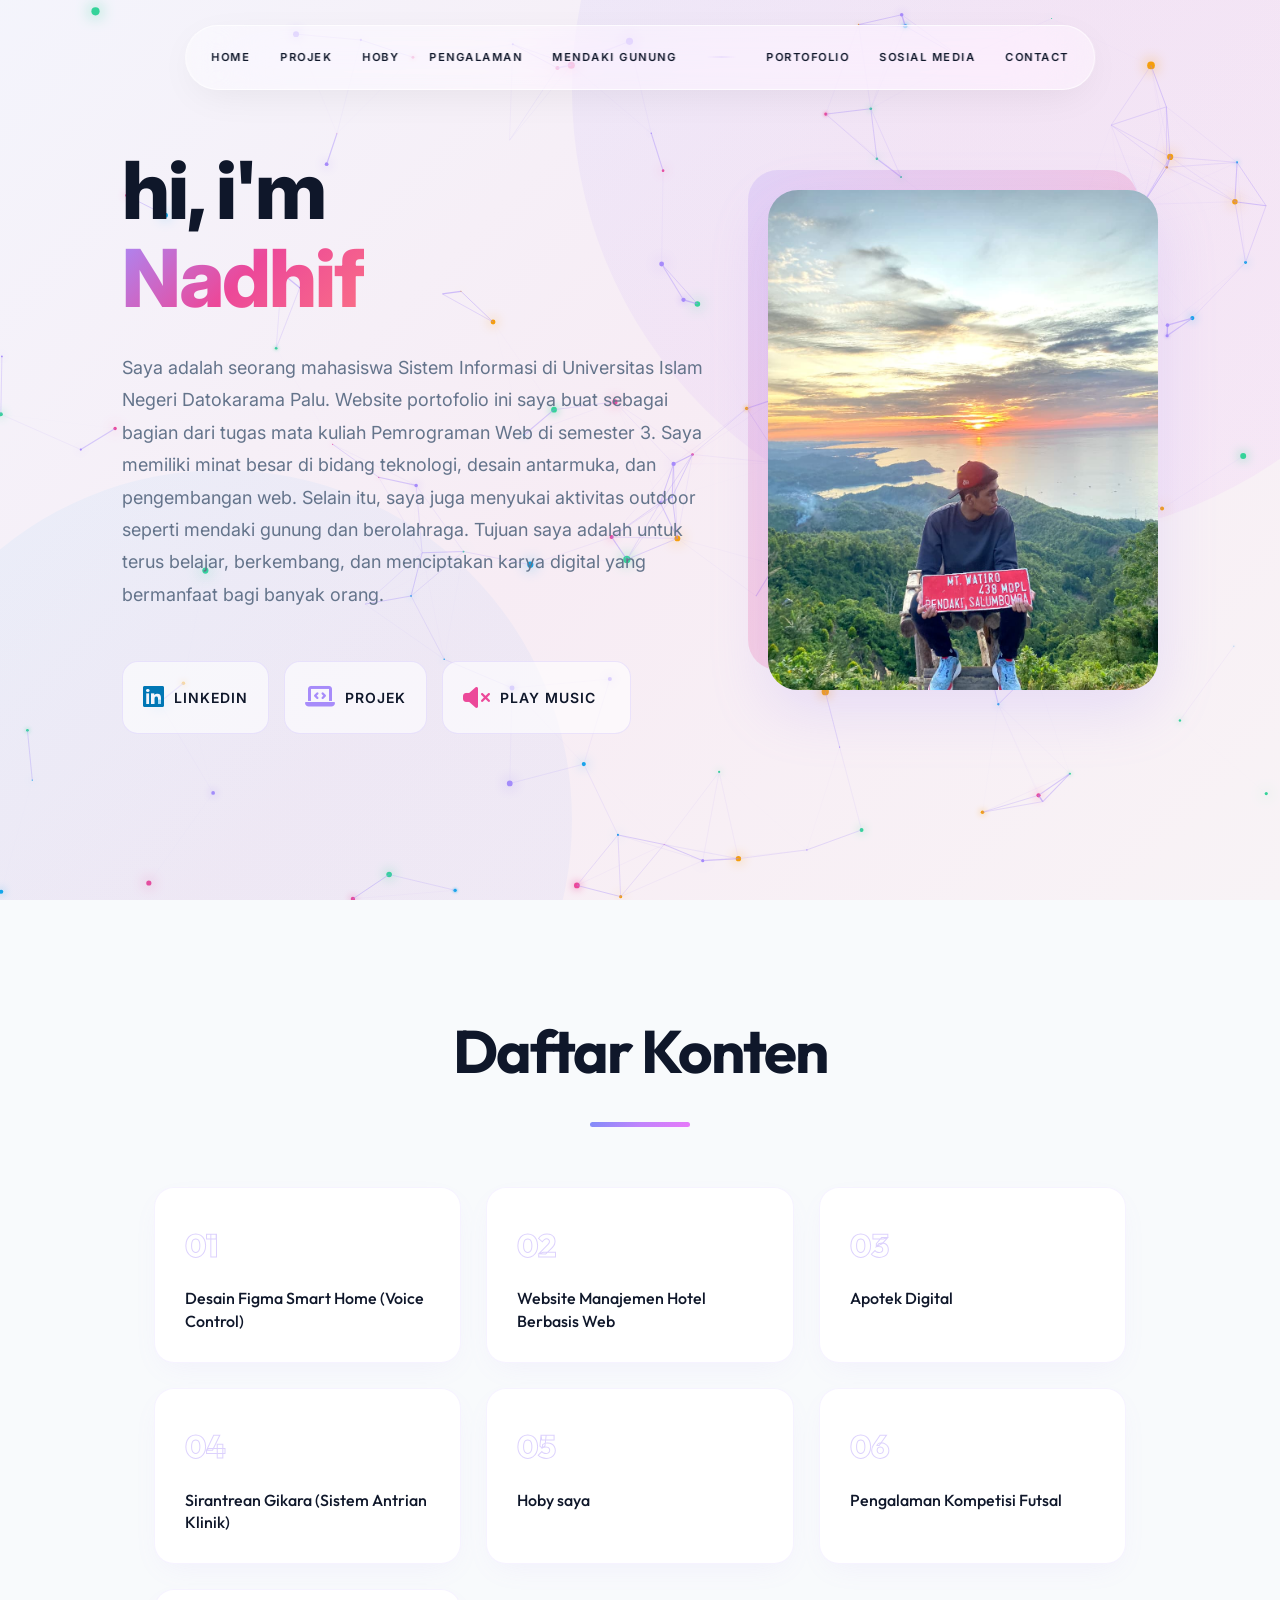
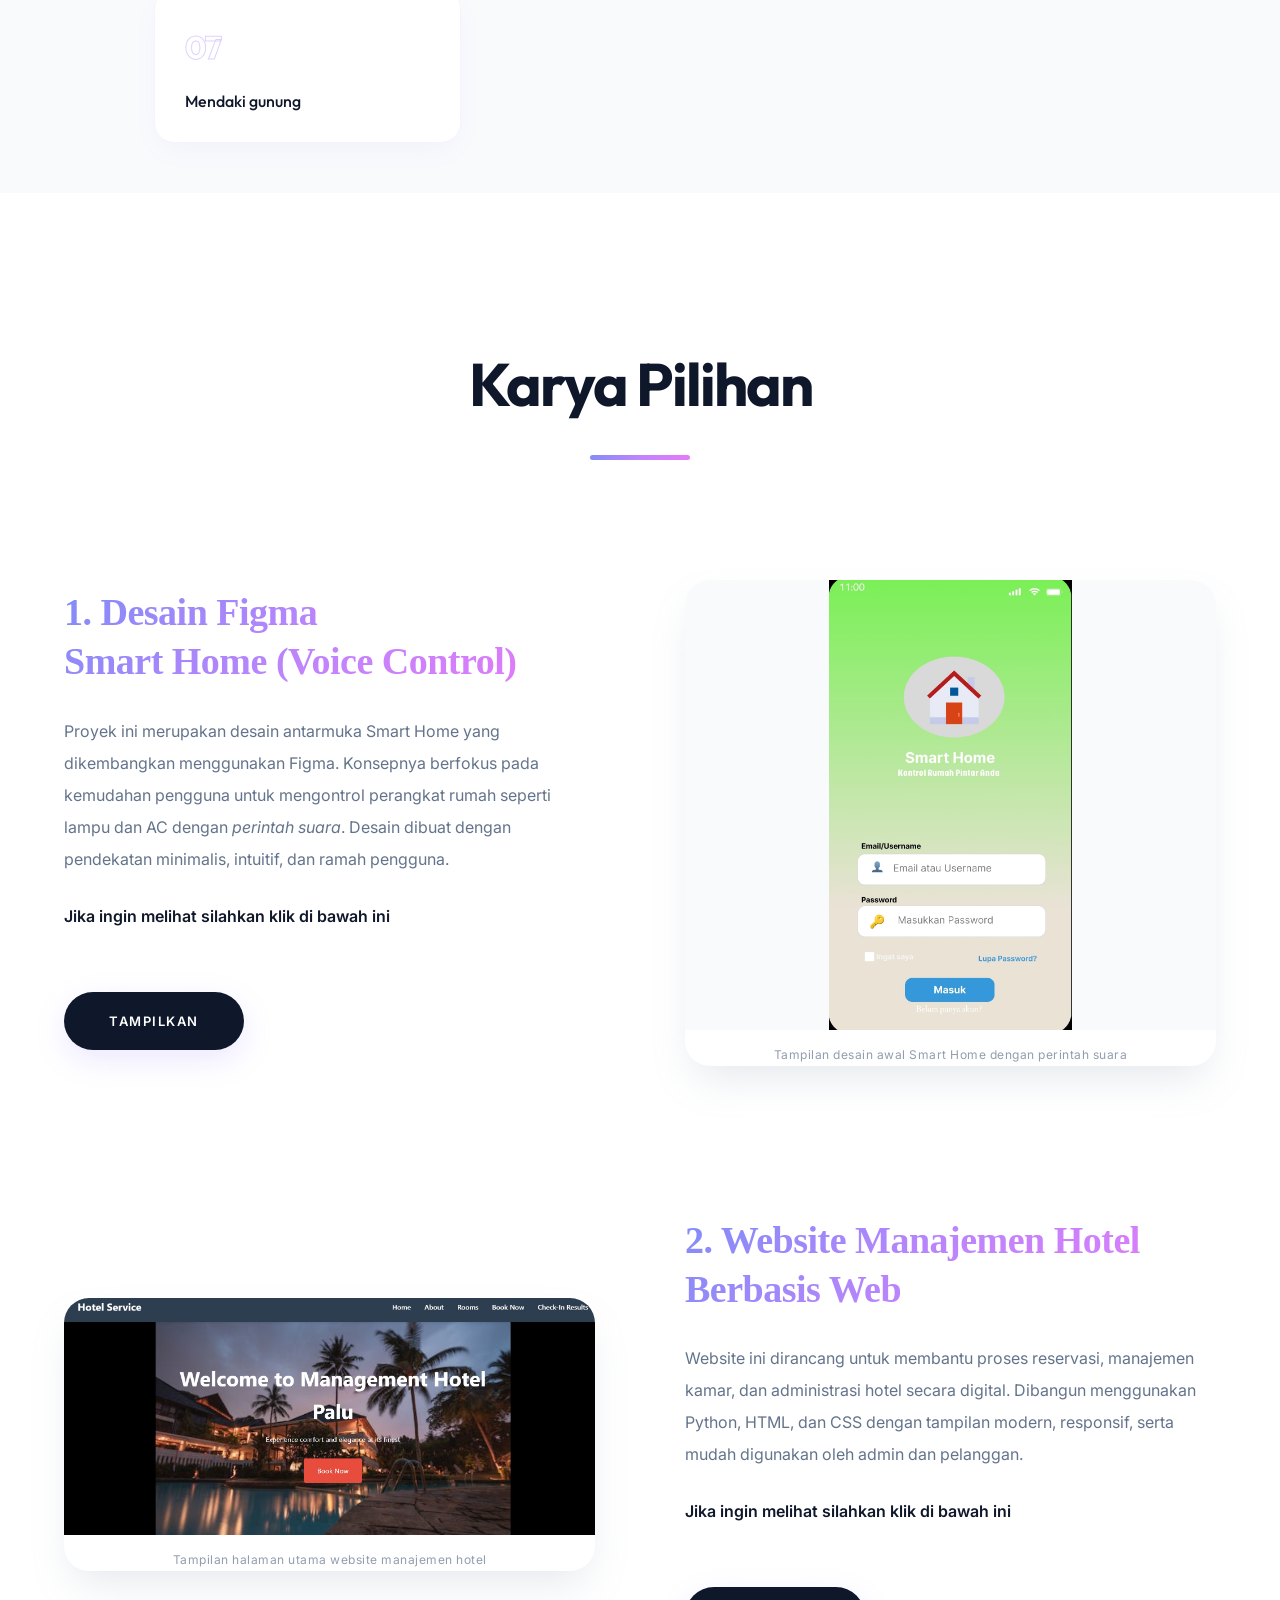
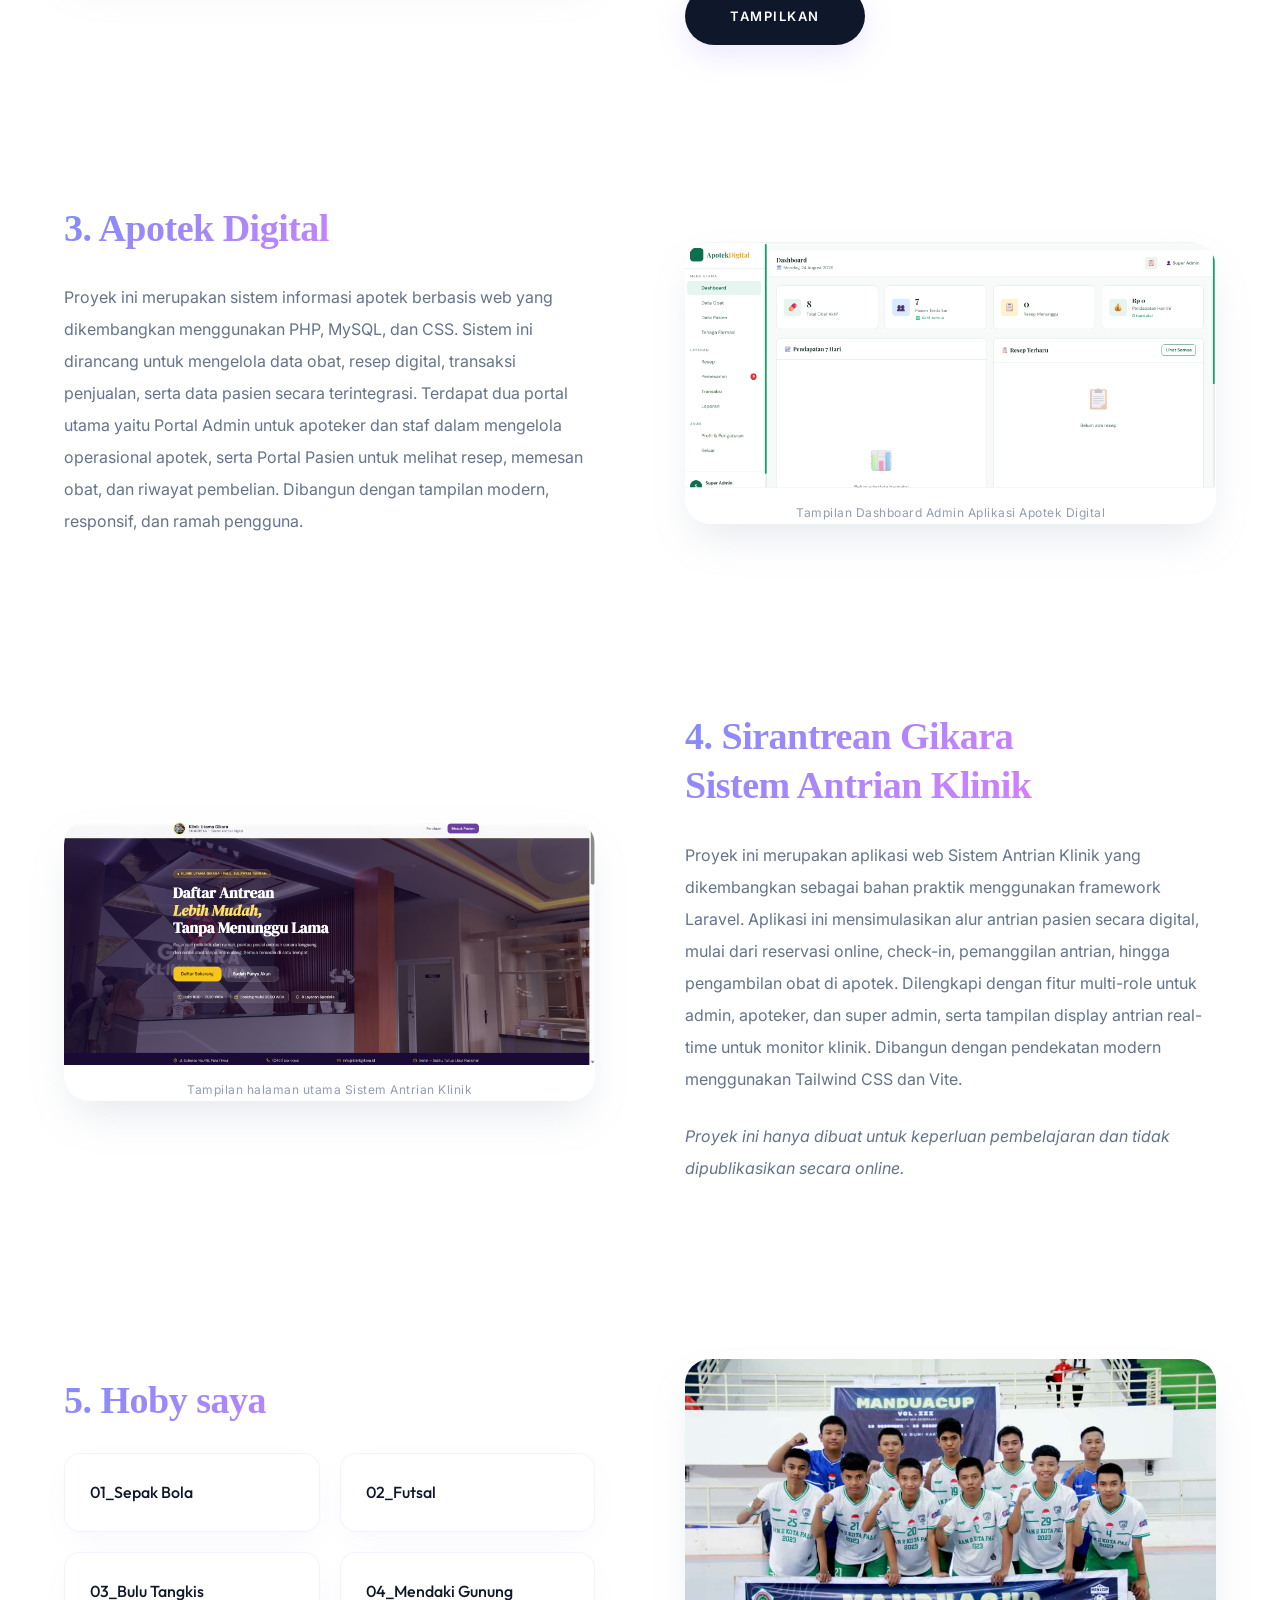
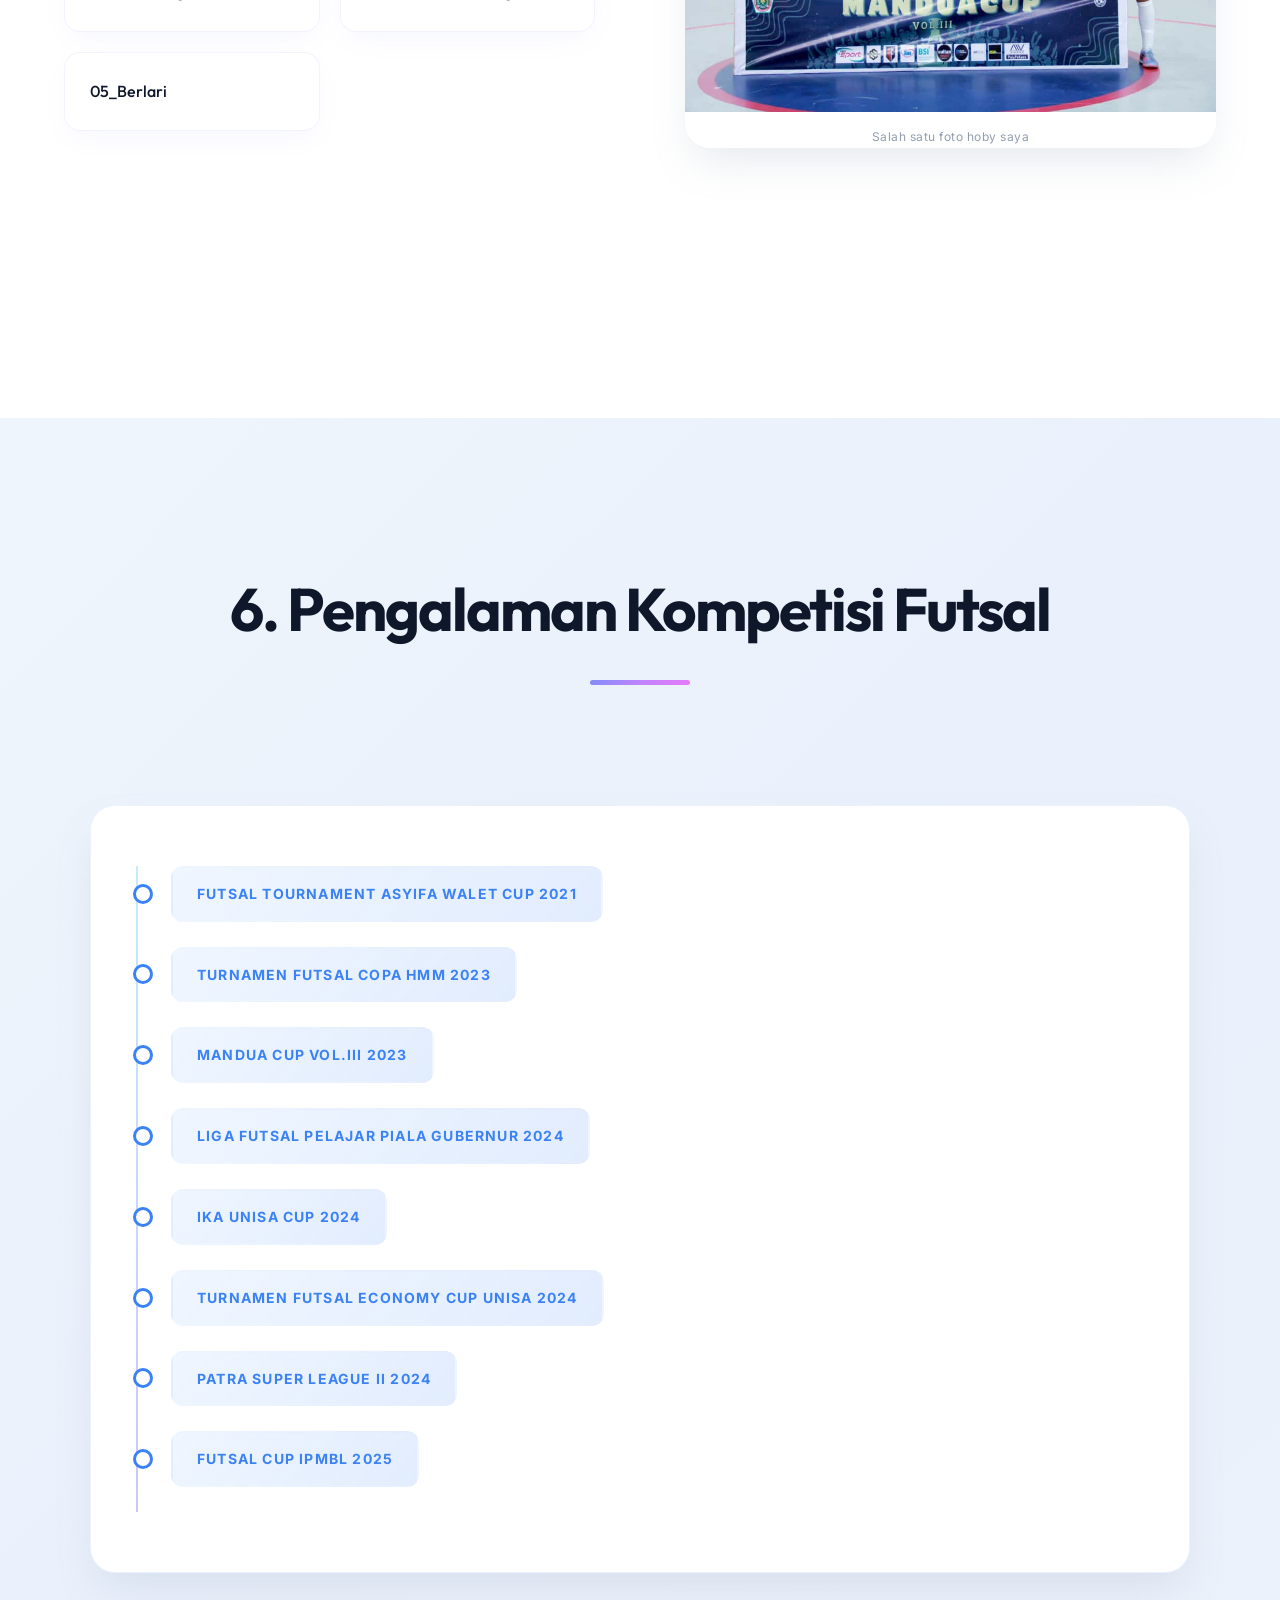
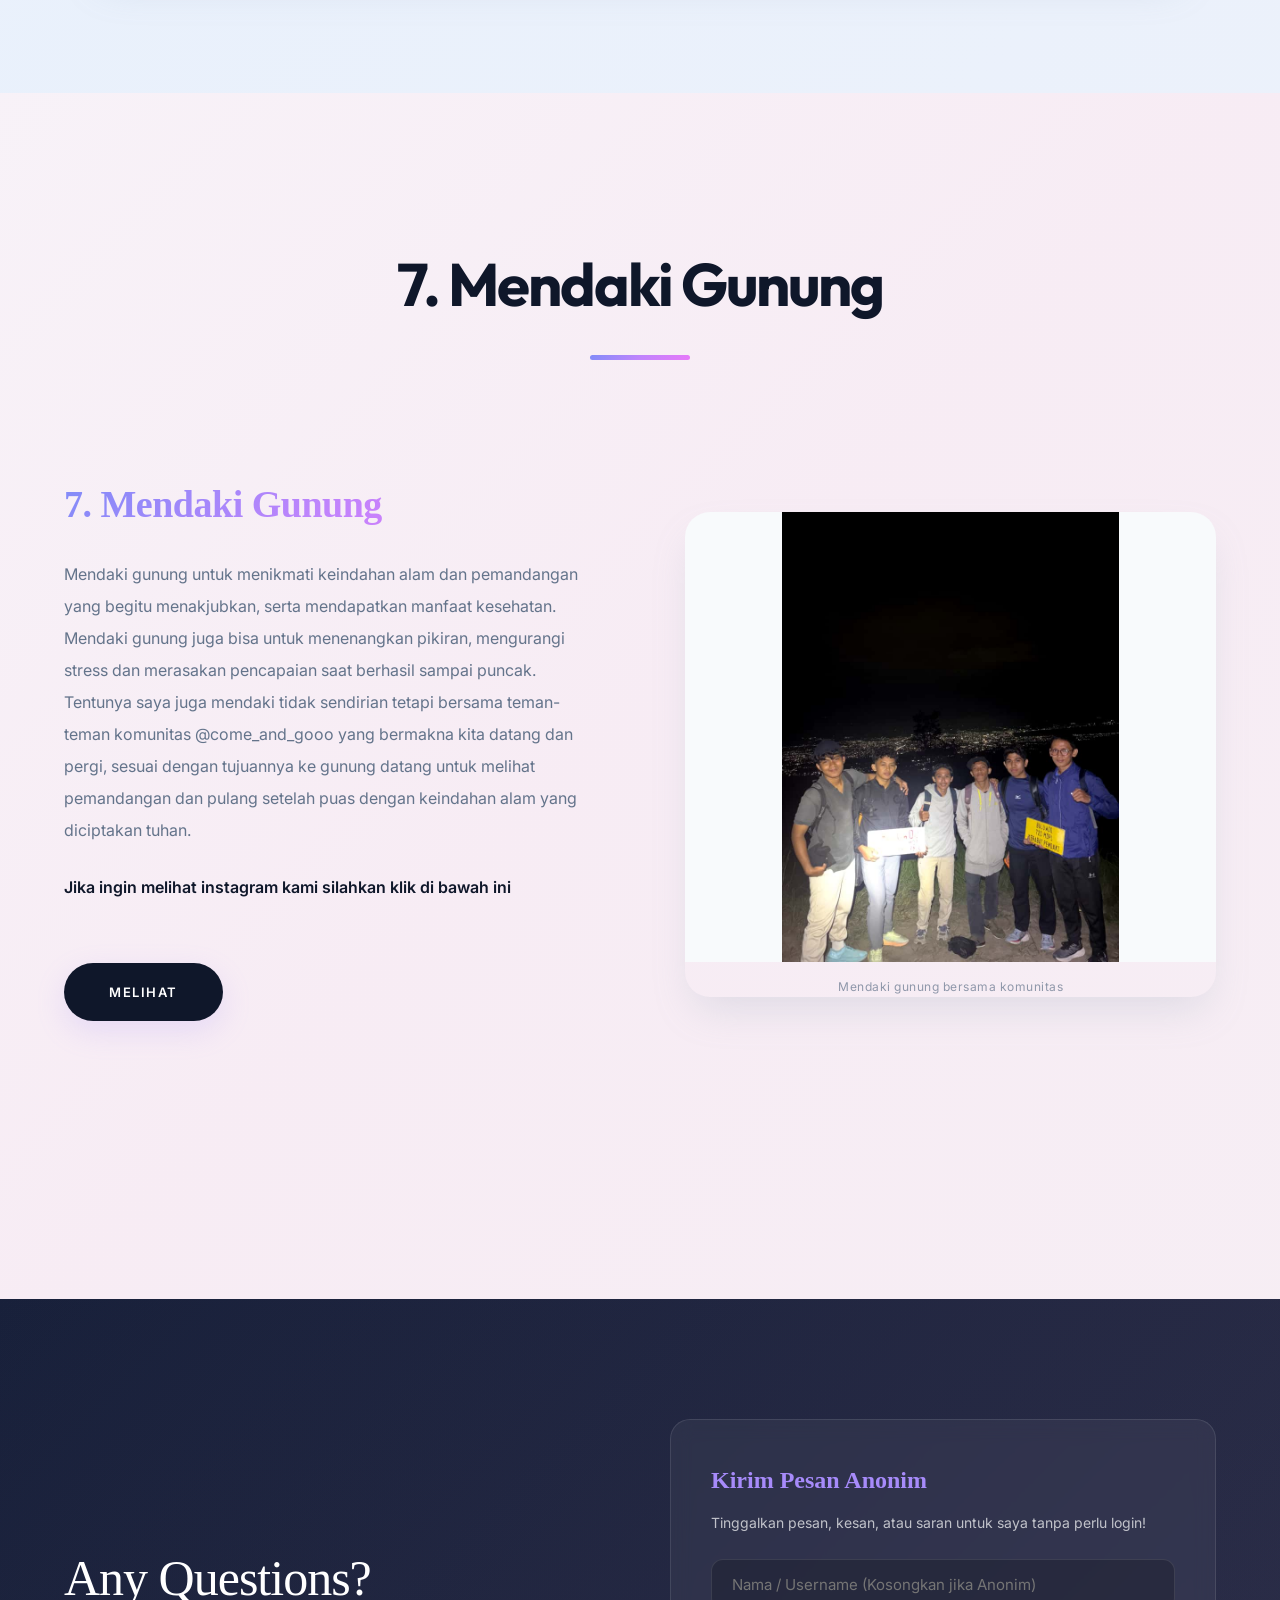
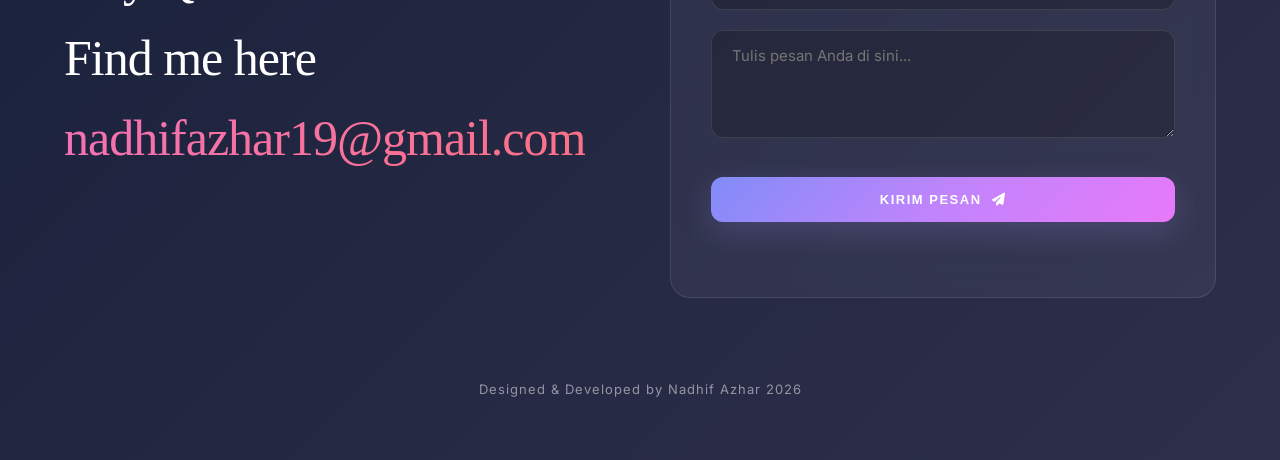
==== commit 71a5f550: "Add files via upload" ====
--- a/index.html
+++ b/index.html
@@ -264,7 +264,7 @@
                 <h3>Kirim Pesan Anonim</h3>
                 <p>Tinggalkan pesan, kesan, atau saran untuk saya tanpa perlu login!</p>
                 <form id="anonMessageForm" class="message-form">
-                    <input type="hidden" name="access_key" value="ed679251-a773-4b95-8536-8e802379bc03">
+                    <input type="hidden" name="access_key" value="7a4f9e1f-845b-47ea-b4ac-c89d4ce164c0">
                     <input type="hidden" name="subject" value="Pesan Anonim Baru dari Web Portofolio!">
                     <div class="form-group">
                         <input type="text" name="name" id="senderName" placeholder="Nama / Username (Kosongkan jika Anonim)">
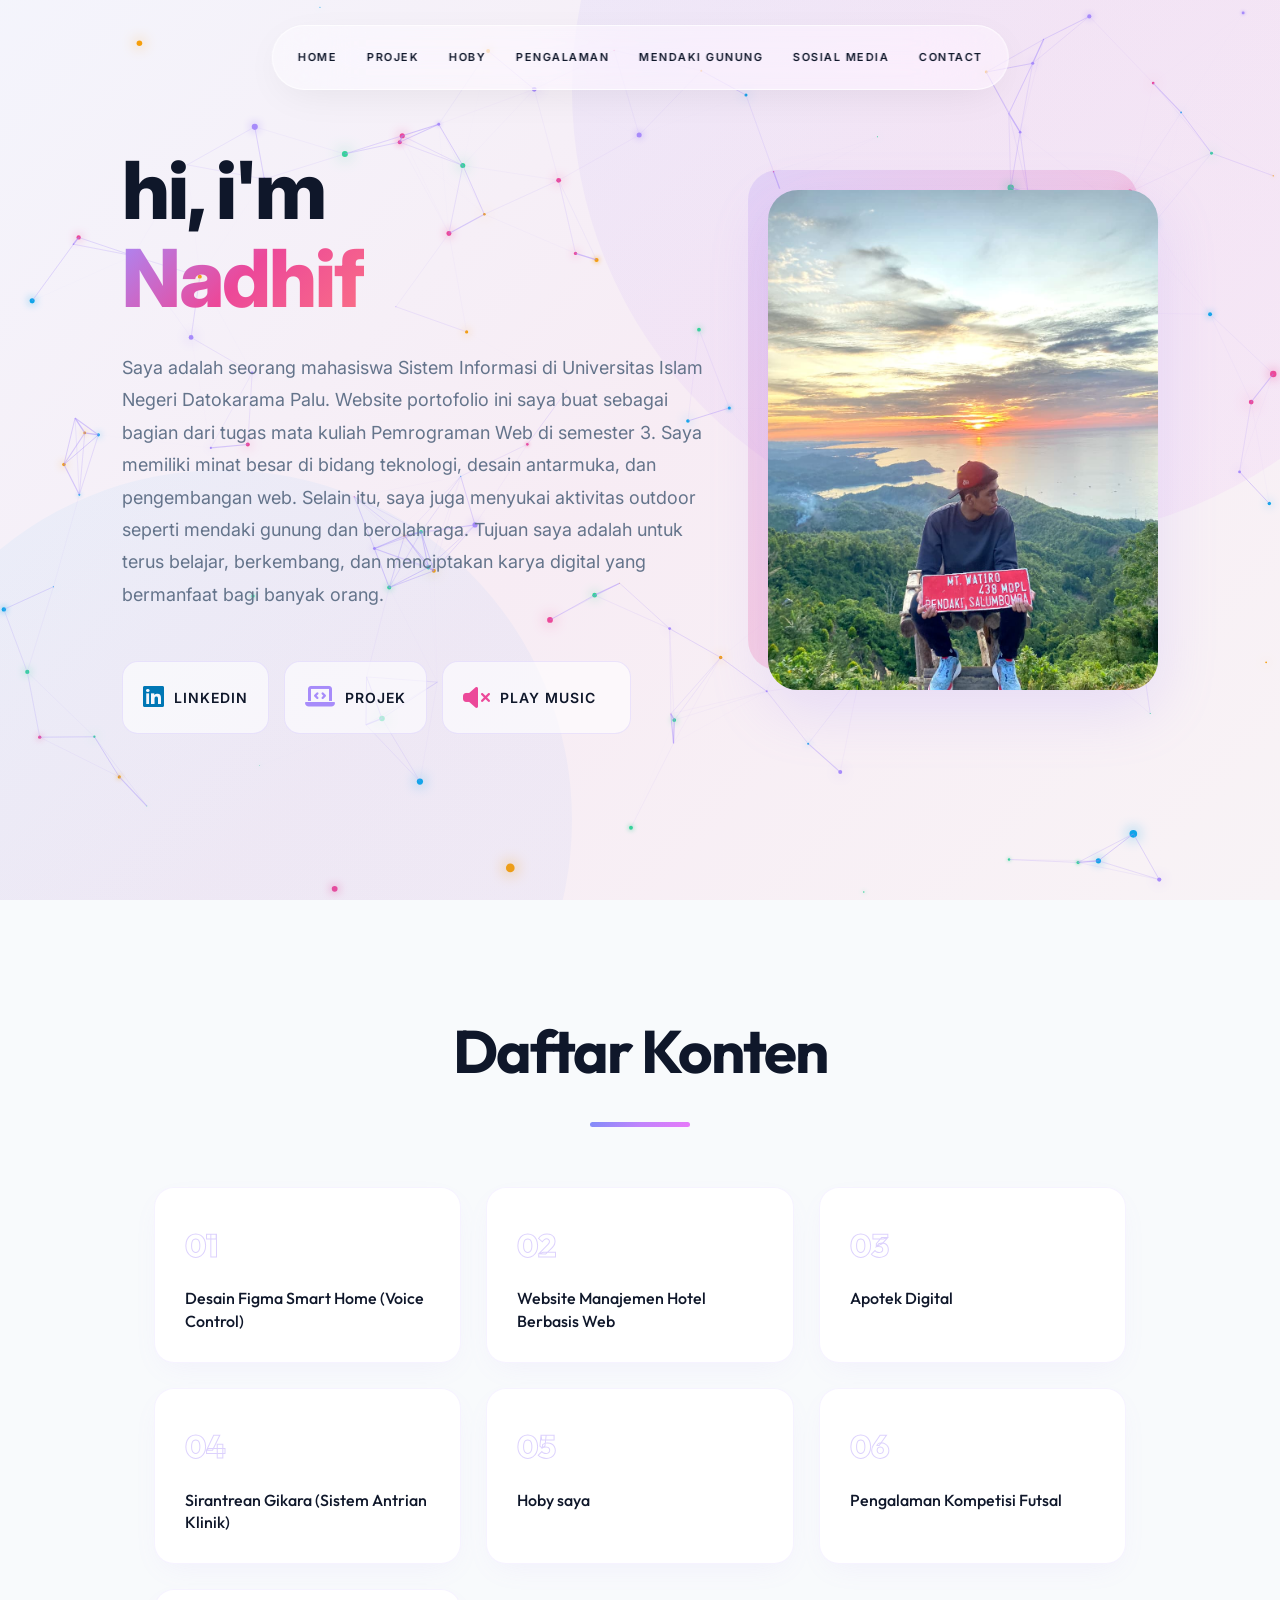
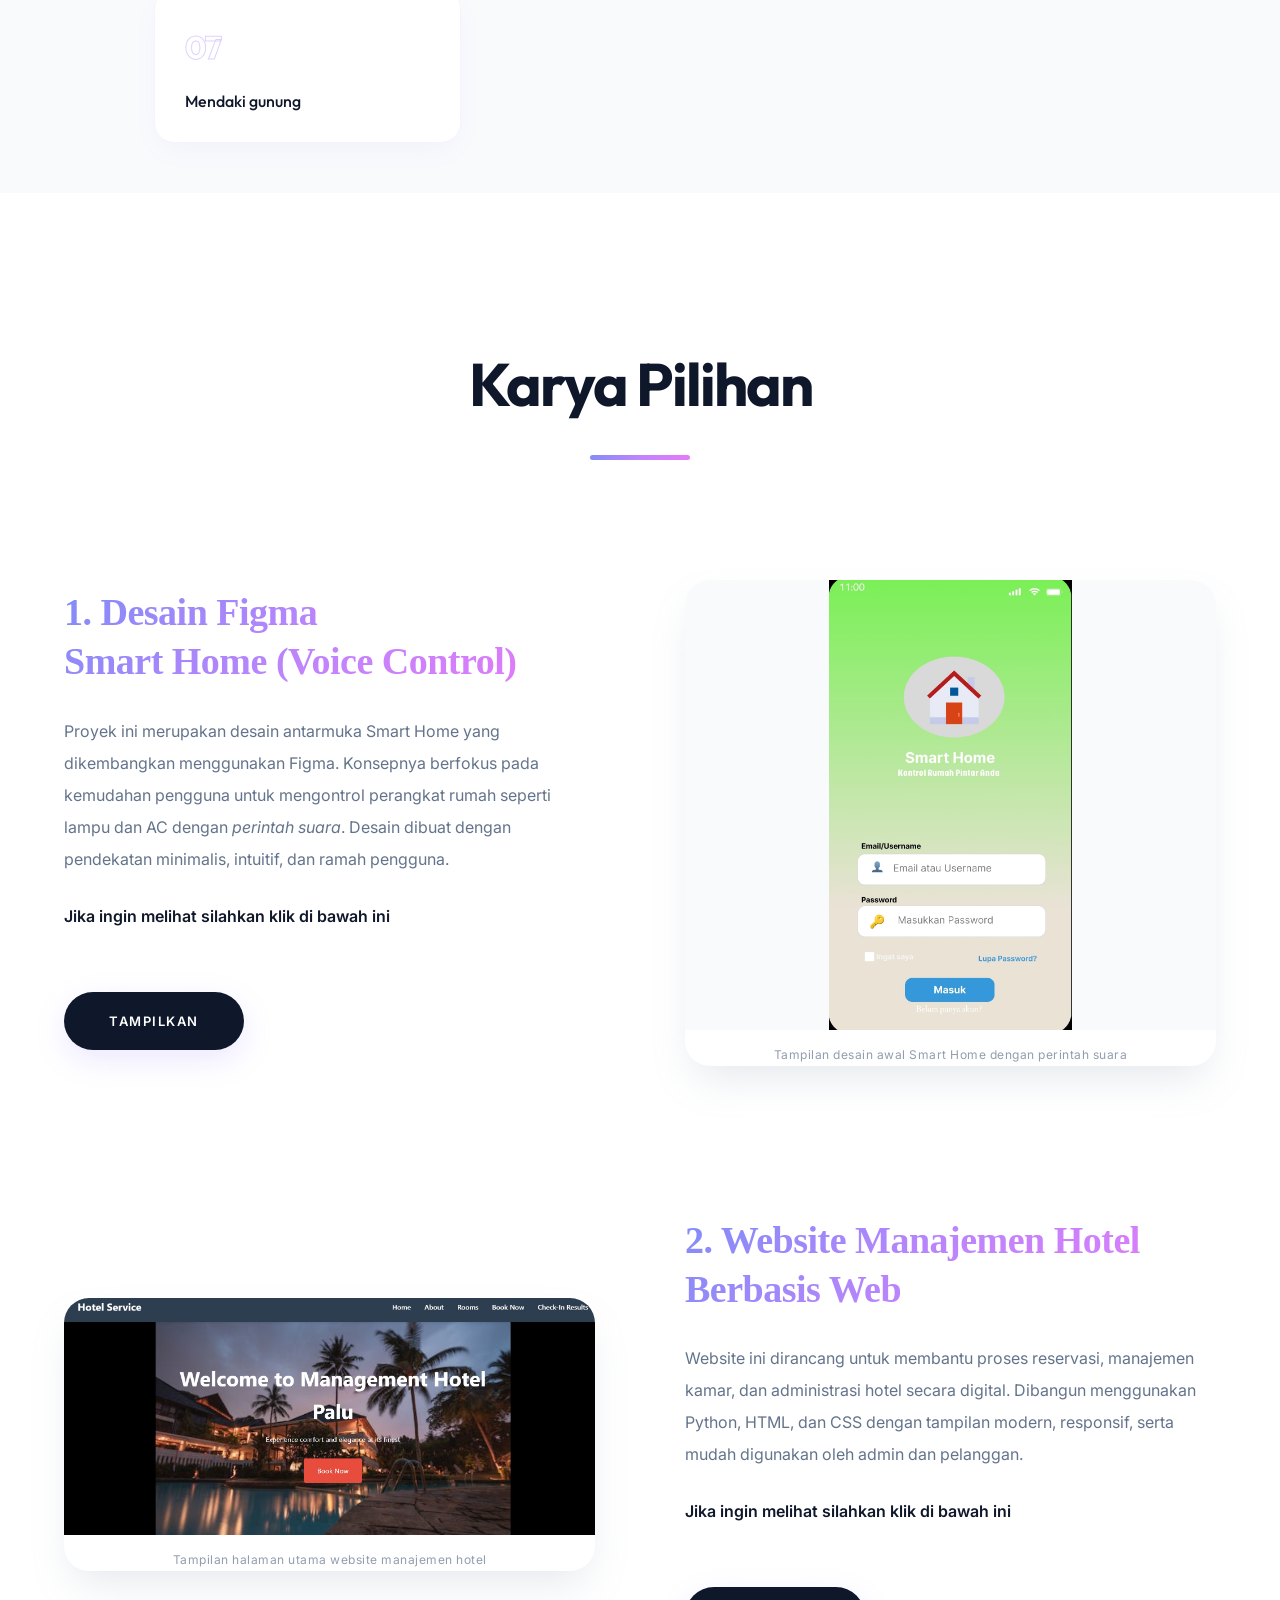
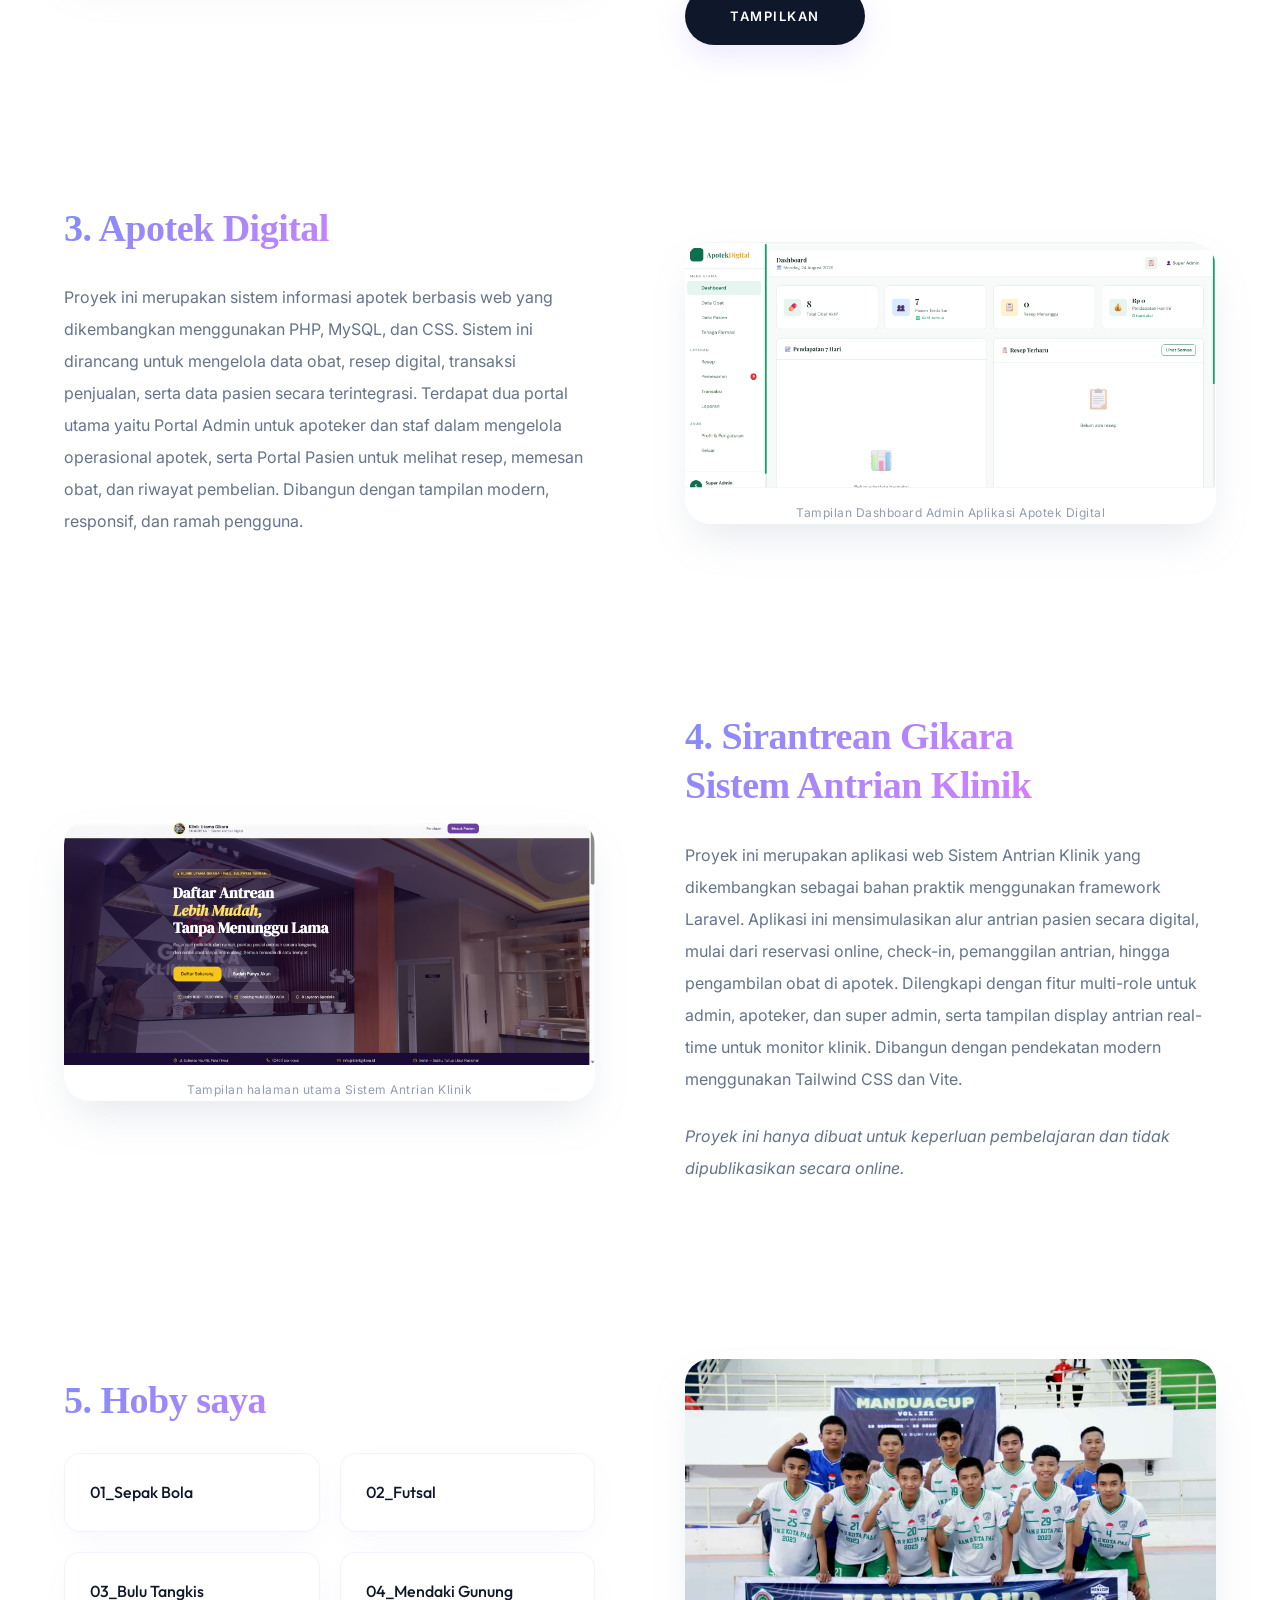
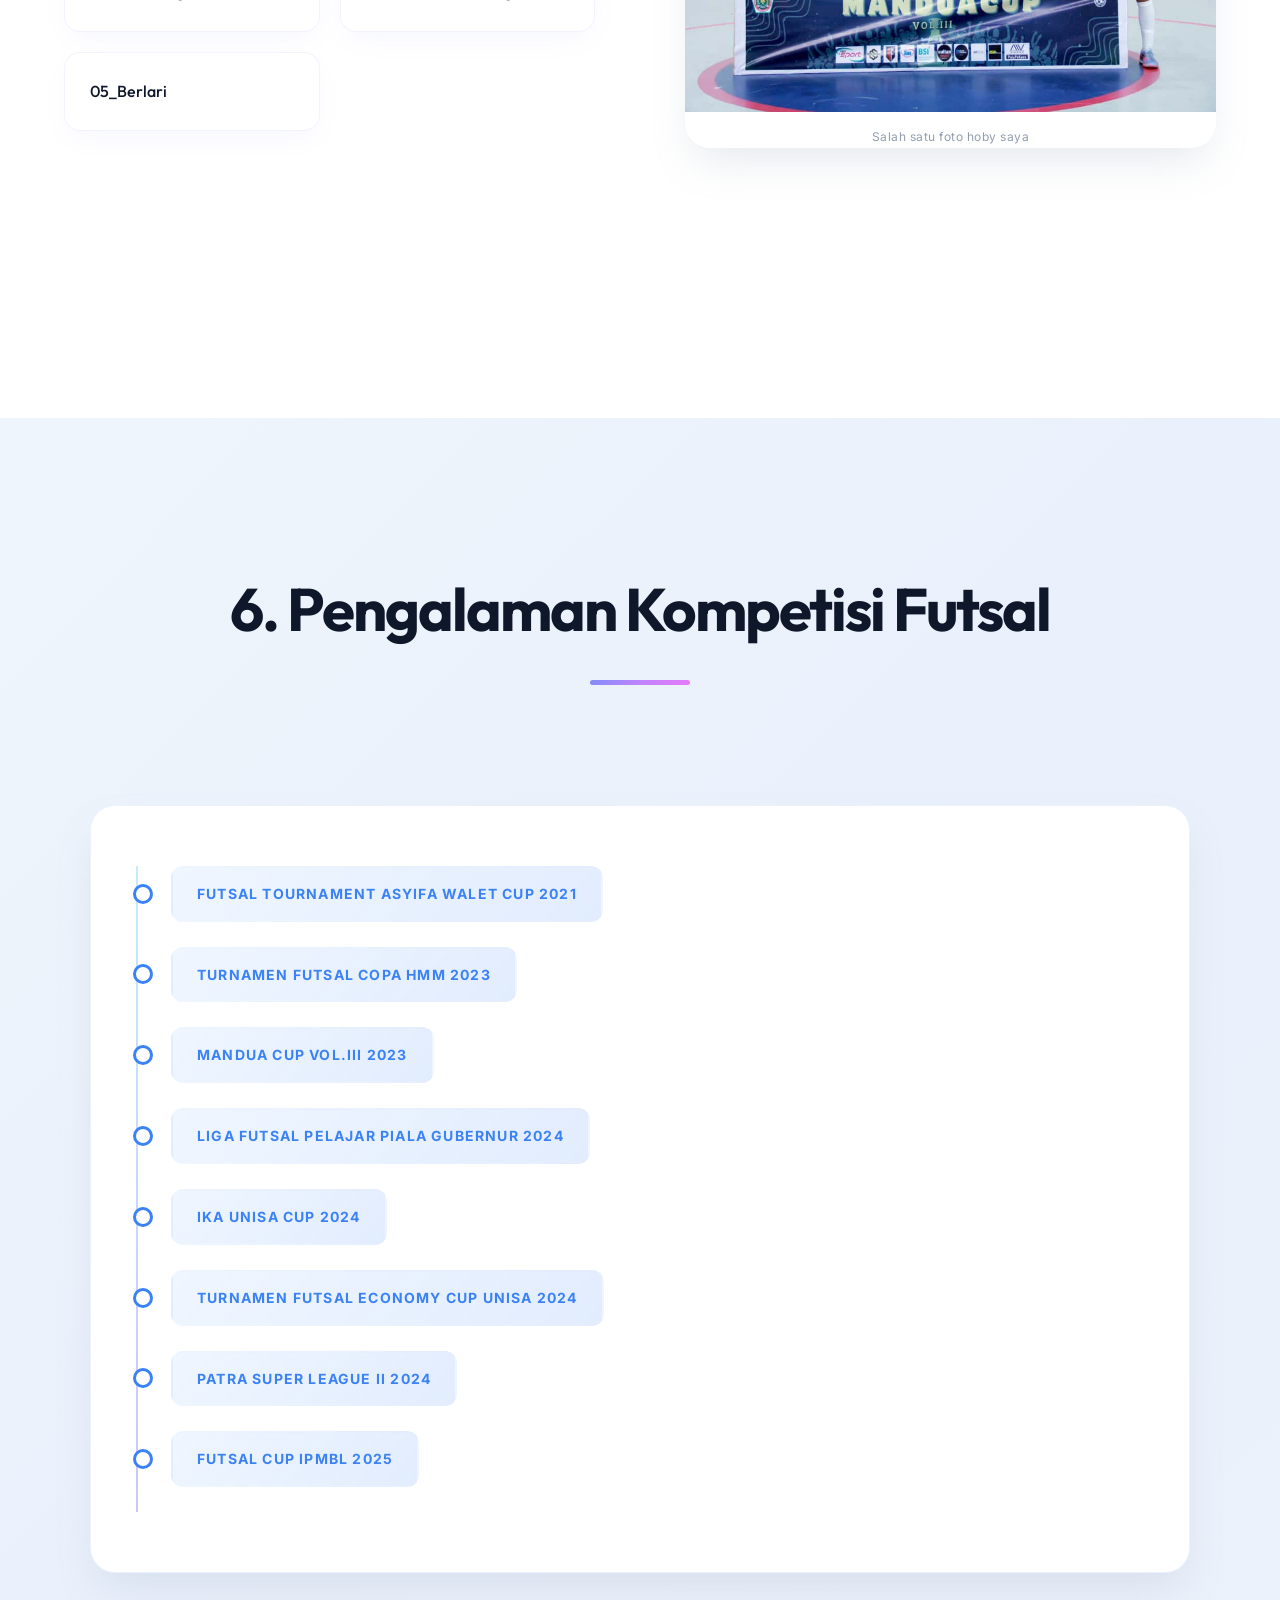
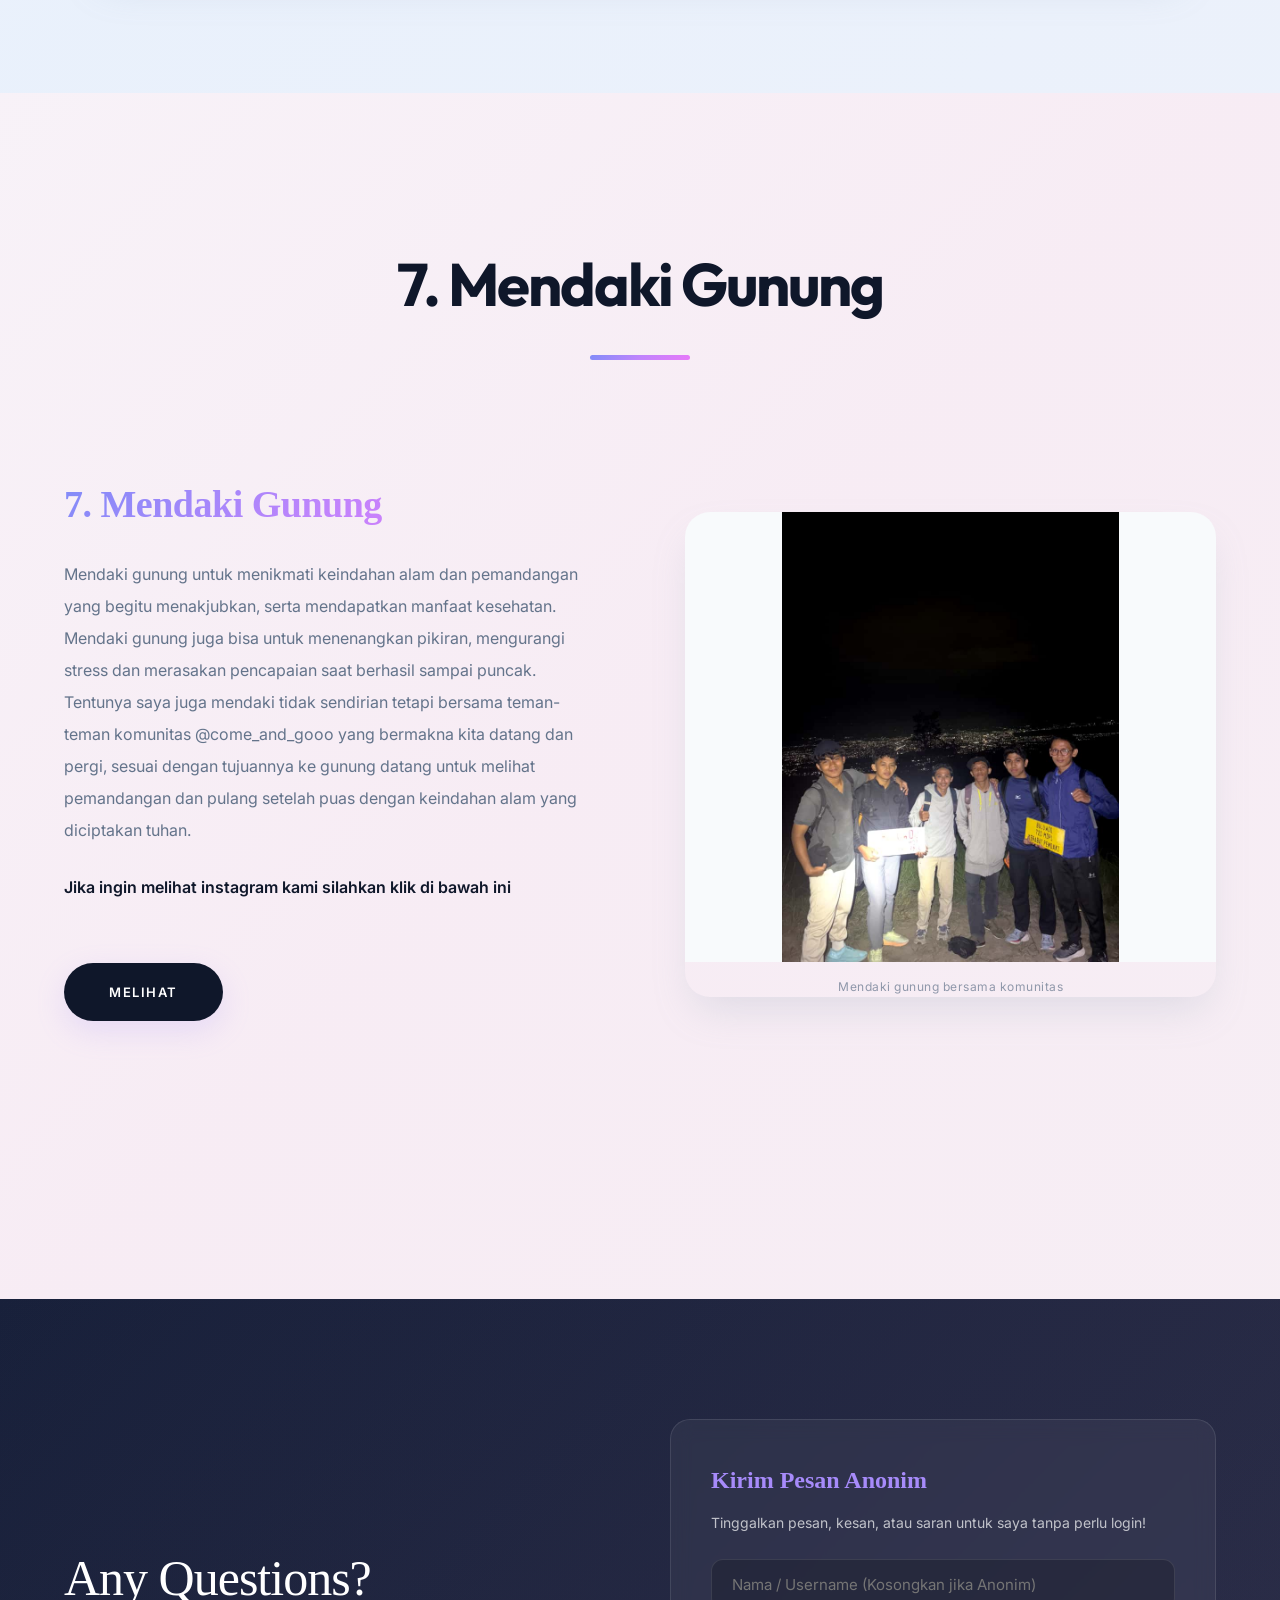
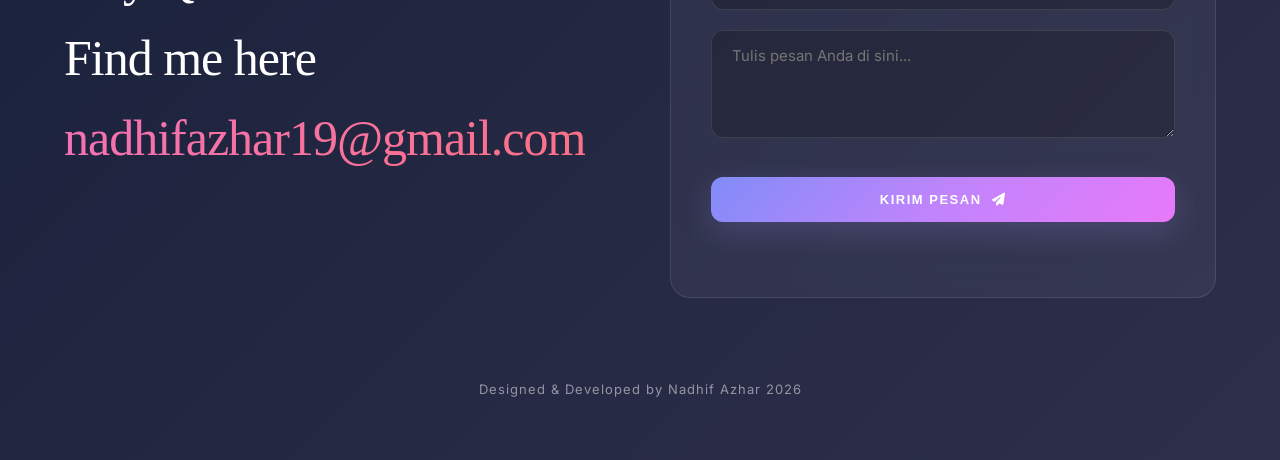
==== commit 9ab3d78b: "Add files via upload" ====
--- a/index.html
+++ b/index.html
@@ -4,7 +4,7 @@
     <meta charset="utf-8">
     <meta name="viewport" content="width=device-width, initial-scale=1.0">
     <title>Nadhif - Portfolio</title>
-    <link rel="stylesheet" href="style.css">
+    <link rel="stylesheet" href="style.css?v=2">
     <!-- FontAwesome -->
     <link rel="stylesheet" href="https://cdnjs.cloudflare.com/ajax/libs/font-awesome/6.4.0/css/all.min.css">
     <link href="https://fonts.googleapis.com/css2?family=Outfit:wght@300;400;500;600;700;800;900&display=swap" rel="stylesheet">
@@ -20,8 +20,6 @@
             <li><a href="#Hoby">Hoby</a></li>
             <li><a href="#Pengalaman">Pengalaman</a></li>
             <li><a href="#Mendaki-gunung">Mendaki Gunung</a></li>
-            <li class="divider"></li>
-            <li><a href="https://nadhiff85.github.io/Tugas_4/">Portofolio</a></li>
             <li><a href="sosial-media.html">Sosial Media</a></li>
             <li><a href="#contact">Contact</a></li>
         </ul>
